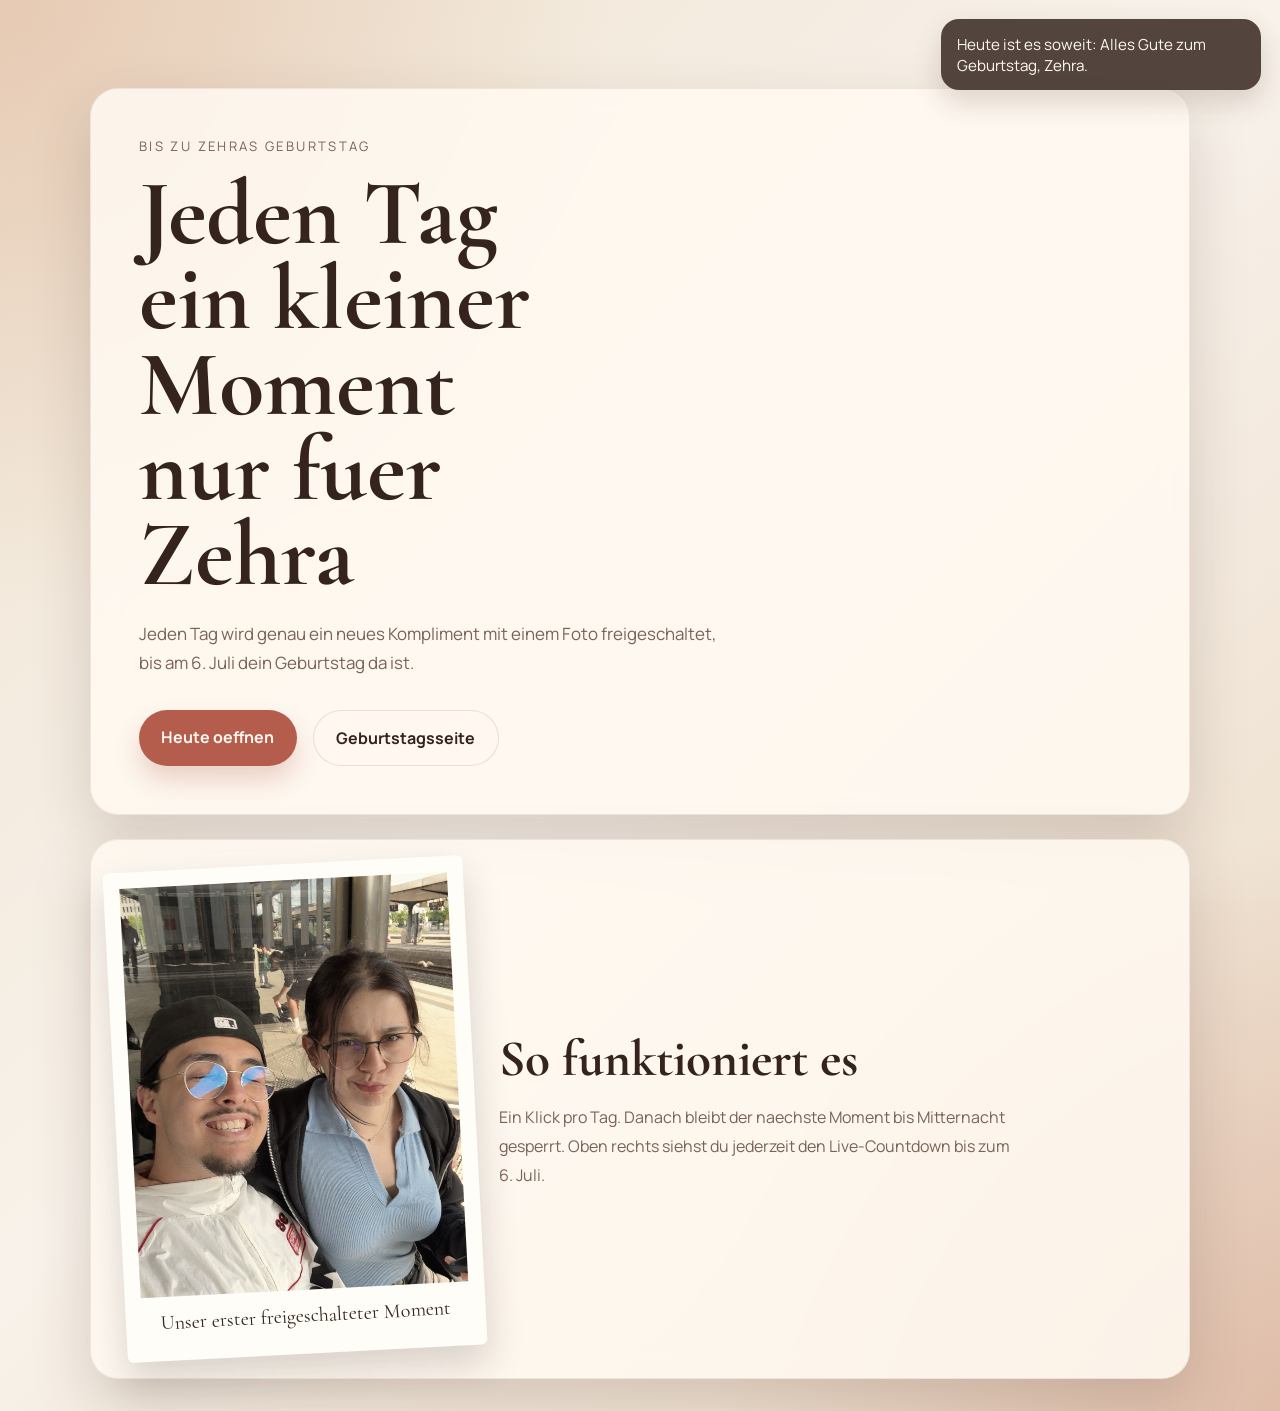
==== index.html @ 86c28840 "Customize birthday site for Zehra" ====
<!DOCTYPE html>
<html lang="de">
<head>
    <meta charset="UTF-8">
    <meta name="viewport" content="width=device-width, initial-scale=1.0">
    <title>Fuer Zehra</title>
    <script src="https://cdnjs.cloudflare.com/ajax/libs/gsap/3.12.2/gsap.min.js"></script>
    <link rel="stylesheet" href="style.css">
</head>
<body>
    <div class="film-grain"></div>
    <div class="countdown-chip" id="countdown-chip">Laedt...</div>

    <main class="page-shell">
        <section class="hero-card">
            <p class="eyebrow">Bis zu Zehras Geburtstag</p>
            <h1>Jeden Tag ein kleiner Moment nur fuer Zehra</h1>
            <p class="hero-copy" id="hero-copy">
                Jeden Tag wird genau ein neues Kompliment mit einem Foto freigeschaltet, bis am 6. Juli dein Geburtstag da ist.
            </p>
            <div class="hero-actions">
                <a class="primary-button" href="cause.html">Heute oeffnen</a>
                <a class="secondary-button" href="last.html">Geburtstagsseite</a>
            </div>
        </section>

        <section class="preview-card">
            <div class="preview-polaroid">
                <img src="zehra-day-1.jpg" alt="Zehra und ich">
                <span>Unser erster freigeschalteter Moment</span>
            </div>
            <div class="preview-note">
                <h2>So funktioniert es</h2>
                <p>Ein Klick pro Tag. Danach bleibt der naechste Moment bis Mitternacht gesperrt. Oben rechts siehst du jederzeit den Live-Countdown bis zum 6. Juli.</p>
            </div>
        </section>
    </main>

    <script src="script.js"></script>
</body>
</html>
---- style.css ----
@import url('https://fonts.googleapis.com/css2?family=Cormorant+Garamond:wght@500;700&family=Manrope:wght@400;500;700&display=swap');

:root {
    --bg: #f6efe4;
    --paper: rgba(255, 250, 242, 0.86);
    --ink: #34241d;
    --muted: #7a6258;
    --accent: #b55d4c;
    --accent-soft: #ddb296;
    --shadow: rgba(71, 45, 32, 0.18);
}

* {
    box-sizing: border-box;
    margin: 0;
    padding: 0;
}

body {
    min-height: 100vh;
    color: var(--ink);
    font-family: 'Manrope', sans-serif;
    background:
        radial-gradient(circle at top left, rgba(222, 178, 150, 0.55), transparent 32%),
        radial-gradient(circle at bottom right, rgba(181, 93, 76, 0.22), transparent 30%),
        linear-gradient(135deg, #efe3d0 0%, #f8f2ea 48%, #ead7c2 100%);
    overflow-x: hidden;
}

.film-grain {
    position: fixed;
    inset: 0;
    pointer-events: none;
    opacity: 0.12;
    background-image:
        linear-gradient(rgba(255, 255, 255, 0.35), rgba(255, 255, 255, 0.35)),
        url("data:image/svg+xml,%3Csvg xmlns='http://www.w3.org/2000/svg' width='160' height='160' viewBox='0 0 160 160'%3E%3Cg fill='%23553b2f' fill-opacity='0.24'%3E%3Ccircle cx='12' cy='18' r='1'/%3E%3Ccircle cx='66' cy='42' r='1'/%3E%3Ccircle cx='120' cy='20' r='1'/%3E%3Ccircle cx='30' cy='102' r='1'/%3E%3Ccircle cx='98' cy='118' r='1'/%3E%3Ccircle cx='142' cy='94' r='1'/%3E%3C/g%3E%3C/svg%3E");
}

.countdown-chip {
    position: fixed;
    top: 1.2rem;
    right: 1.2rem;
    z-index: 5;
    padding: 0.9rem 1rem;
    border-radius: 18px;
    background: rgba(52, 36, 29, 0.84);
    color: #fff8f1;
    box-shadow: 0 12px 28px var(--shadow);
    font-size: 0.95rem;
    max-width: min(320px, calc(100vw - 2.4rem));
}

.page-shell {
    width: min(1100px, calc(100vw - 2rem));
    margin: 0 auto;
    padding: 5.5rem 0 2rem;
}

.hero-card,
.preview-card {
    background: var(--paper);
    backdrop-filter: blur(12px);
    border: 1px solid rgba(122, 98, 88, 0.12);
    border-radius: 28px;
    box-shadow: 0 24px 60px var(--shadow);
}

.hero-card {
    padding: 3rem;
}

.eyebrow {
    text-transform: uppercase;
    letter-spacing: 0.18em;
    color: var(--muted);
    font-size: 0.82rem;
    margin-bottom: 1rem;
}

h1,
h2 {
    font-family: 'Cormorant Garamond', serif;
}

h1 {
    font-size: clamp(3rem, 8vw, 5.8rem);
    line-height: 0.92;
    max-width: 10ch;
}

.hero-copy {
    margin-top: 1.4rem;
    max-width: 60ch;
    font-size: 1.06rem;
    line-height: 1.7;
    color: var(--muted);
}

.hero-actions {
    display: flex;
    flex-wrap: wrap;
    gap: 1rem;
    margin-top: 2rem;
}

.primary-button,
.secondary-button {
    text-decoration: none;
    border-radius: 999px;
    padding: 1rem 1.4rem;
    font-weight: 700;
    transition: transform 0.2s ease, box-shadow 0.2s ease;
}

.primary-button {
    background: var(--accent);
    color: #fff8f1;
    box-shadow: 0 14px 24px rgba(181, 93, 76, 0.25);
}

.secondary-button {
    background: rgba(255, 248, 241, 0.88);
    color: var(--ink);
    border: 1px solid rgba(52, 36, 29, 0.12);
}

.primary-button:hover,
.secondary-button:hover {
    transform: translateY(-2px);
}

.preview-card {
    margin-top: 1.5rem;
    padding: 1.5rem;
    display: grid;
    grid-template-columns: minmax(250px, 360px) 1fr;
    gap: 1.5rem;
    align-items: center;
}

.preview-polaroid {
    background: #fffdf8;
    padding: 1rem 1rem 1.6rem;
    border-radius: 6px;
    box-shadow: 0 18px 36px rgba(52, 36, 29, 0.18);
    transform: rotate(-3deg);
}

.preview-polaroid img {
    width: 100%;
    aspect-ratio: 4 / 5;
    object-fit: cover;
    display: block;
    filter: sepia(0.22) saturate(0.9) contrast(0.96);
}

.preview-polaroid span {
    display: block;
    margin-top: 0.9rem;
    text-align: center;
    font-family: 'Cormorant Garamond', serif;
    font-size: 1.25rem;
}

.preview-note h2 {
    font-size: clamp(2rem, 4vw, 3.2rem);
}

.preview-note p {
    margin-top: 0.8rem;
    color: var(--muted);
    line-height: 1.8;
    max-width: 52ch;
}

@media (max-width: 820px) {
    .page-shell {
        padding-top: 6.5rem;
    }

    .hero-card,
    .preview-card {
        padding: 1.4rem;
    }

    .preview-card {
        grid-template-columns: 1fr;
    }

    h1 {
        max-width: none;
    }
}
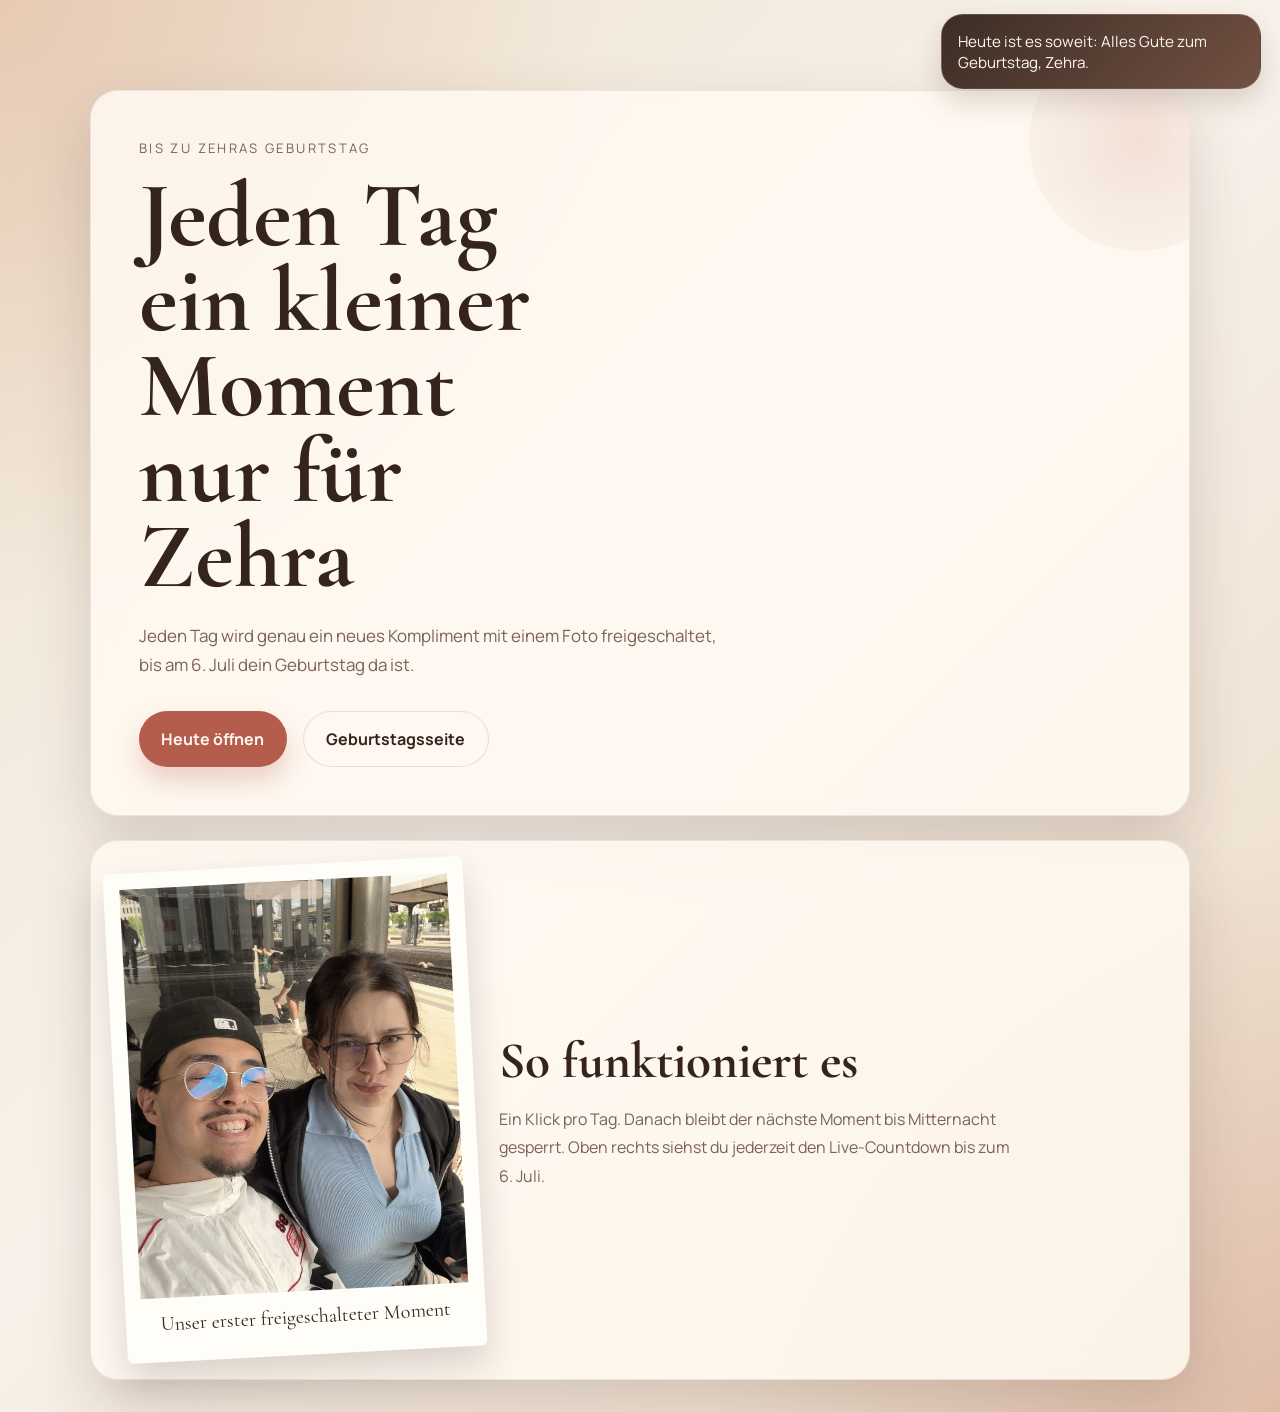
==== commit 8f70743b: "Polish Zehra birthday UI for mobile" ====
--- a/index.html
+++ b/index.html
@@ -3,23 +3,23 @@
 <head>
     <meta charset="UTF-8">
     <meta name="viewport" content="width=device-width, initial-scale=1.0">
-    <title>Fuer Zehra</title>
+    <title>Für Zehra</title>
     <script src="https://cdnjs.cloudflare.com/ajax/libs/gsap/3.12.2/gsap.min.js"></script>
     <link rel="stylesheet" href="style.css">
 </head>
 <body>
     <div class="film-grain"></div>
-    <div class="countdown-chip" id="countdown-chip">Laedt...</div>
+    <div class="countdown-chip" id="countdown-chip">Lädt...</div>
 
     <main class="page-shell">
         <section class="hero-card">
             <p class="eyebrow">Bis zu Zehras Geburtstag</p>
-            <h1>Jeden Tag ein kleiner Moment nur fuer Zehra</h1>
+            <h1>Jeden Tag ein kleiner Moment nur für Zehra</h1>
             <p class="hero-copy" id="hero-copy">
                 Jeden Tag wird genau ein neues Kompliment mit einem Foto freigeschaltet, bis am 6. Juli dein Geburtstag da ist.
             </p>
             <div class="hero-actions">
-                <a class="primary-button" href="cause.html">Heute oeffnen</a>
+                <a class="primary-button" href="cause.html">Heute öffnen</a>
                 <a class="secondary-button" href="last.html">Geburtstagsseite</a>
             </div>
         </section>
@@ -31,7 +31,7 @@
             </div>
             <div class="preview-note">
                 <h2>So funktioniert es</h2>
-                <p>Ein Klick pro Tag. Danach bleibt der naechste Moment bis Mitternacht gesperrt. Oben rechts siehst du jederzeit den Live-Countdown bis zum 6. Juli.</p>
+                <p>Ein Klick pro Tag. Danach bleibt der nächste Moment bis Mitternacht gesperrt. Oben rechts siehst du jederzeit den Live-Countdown bis zum 6. Juli.</p>
             </div>
         </section>
     </main>
--- a/style.css
+++ b/style.css
@@ -18,6 +18,7 @@
 
 body {
     min-height: 100vh;
+    min-height: 100dvh;
     color: var(--ink);
     font-family: 'Manrope', sans-serif;
     background:
@@ -25,6 +26,8 @@
         radial-gradient(circle at bottom right, rgba(181, 93, 76, 0.22), transparent 30%),
         linear-gradient(135deg, #efe3d0 0%, #f8f2ea 48%, #ead7c2 100%);
     overflow-x: hidden;
+    -webkit-font-smoothing: antialiased;
+    text-rendering: optimizeLegibility;
 }
 
 .film-grain {
@@ -39,22 +42,24 @@
 
 .countdown-chip {
     position: fixed;
-    top: 1.2rem;
+    top: calc(env(safe-area-inset-top, 0px) + 0.9rem);
     right: 1.2rem;
     z-index: 5;
-    padding: 0.9rem 1rem;
-    border-radius: 18px;
-    background: rgba(52, 36, 29, 0.84);
+    padding: 0.95rem 1rem;
+    border-radius: 22px;
+    background: linear-gradient(135deg, rgba(52, 36, 29, 0.96), rgba(102, 67, 51, 0.92));
     color: #fff8f1;
     box-shadow: 0 12px 28px var(--shadow);
     font-size: 0.95rem;
     max-width: min(320px, calc(100vw - 2.4rem));
+    border: 1px solid rgba(255, 248, 241, 0.12);
+    backdrop-filter: blur(14px);
 }
 
 .page-shell {
     width: min(1100px, calc(100vw - 2rem));
     margin: 0 auto;
-    padding: 5.5rem 0 2rem;
+    padding: calc(env(safe-area-inset-top, 0px) + 5.6rem) 0 calc(env(safe-area-inset-bottom, 0px) + 2rem);
 }
 
 .hero-card,
@@ -68,6 +73,20 @@
 
 .hero-card {
     padding: 3rem;
+    position: relative;
+    overflow: hidden;
+}
+
+.hero-card::after {
+    content: "";
+    position: absolute;
+    right: -60px;
+    top: -60px;
+    width: 220px;
+    height: 220px;
+    border-radius: 50%;
+    background: radial-gradient(circle, rgba(181, 93, 76, 0.16), rgba(181, 93, 76, 0));
+    pointer-events: none;
 }
 
 .eyebrow {
@@ -111,6 +130,11 @@
     padding: 1rem 1.4rem;
     font-weight: 700;
     transition: transform 0.2s ease, box-shadow 0.2s ease;
+    min-height: 52px;
+    display: inline-flex;
+    align-items: center;
+    justify-content: center;
+    touch-action: manipulation;
 }
 
 .primary-button {
@@ -145,6 +169,19 @@
     border-radius: 6px;
     box-shadow: 0 18px 36px rgba(52, 36, 29, 0.18);
     transform: rotate(-3deg);
+    position: relative;
+}
+
+.preview-polaroid::after {
+    content: "";
+    position: absolute;
+    top: 16px;
+    left: 50%;
+    width: 78px;
+    height: 18px;
+    transform: translateX(-50%) rotate(2deg);
+    background: rgba(227, 206, 185, 0.72);
+    border-radius: 4px;
 }
 
 .preview-polaroid img {
@@ -176,7 +213,8 @@
 
 @media (max-width: 820px) {
     .page-shell {
-        padding-top: 6.5rem;
+        width: min(100vw - 1rem, 100%);
+        padding-top: calc(env(safe-area-inset-top, 0px) + 6.1rem);
     }
 
     .hero-card,
@@ -191,4 +229,27 @@
     h1 {
         max-width: none;
     }
-}
+
+    .countdown-chip {
+        left: 0.5rem;
+        right: 0.5rem;
+        max-width: none;
+    }
+}
+
+@media (max-width: 420px) {
+    h1 {
+        font-size: clamp(2.7rem, 12vw, 3.6rem);
+    }
+
+    .hero-copy,
+    .preview-note p {
+        font-size: 0.98rem;
+        line-height: 1.65;
+    }
+
+    .primary-button,
+    .secondary-button {
+        width: 100%;
+    }
+}
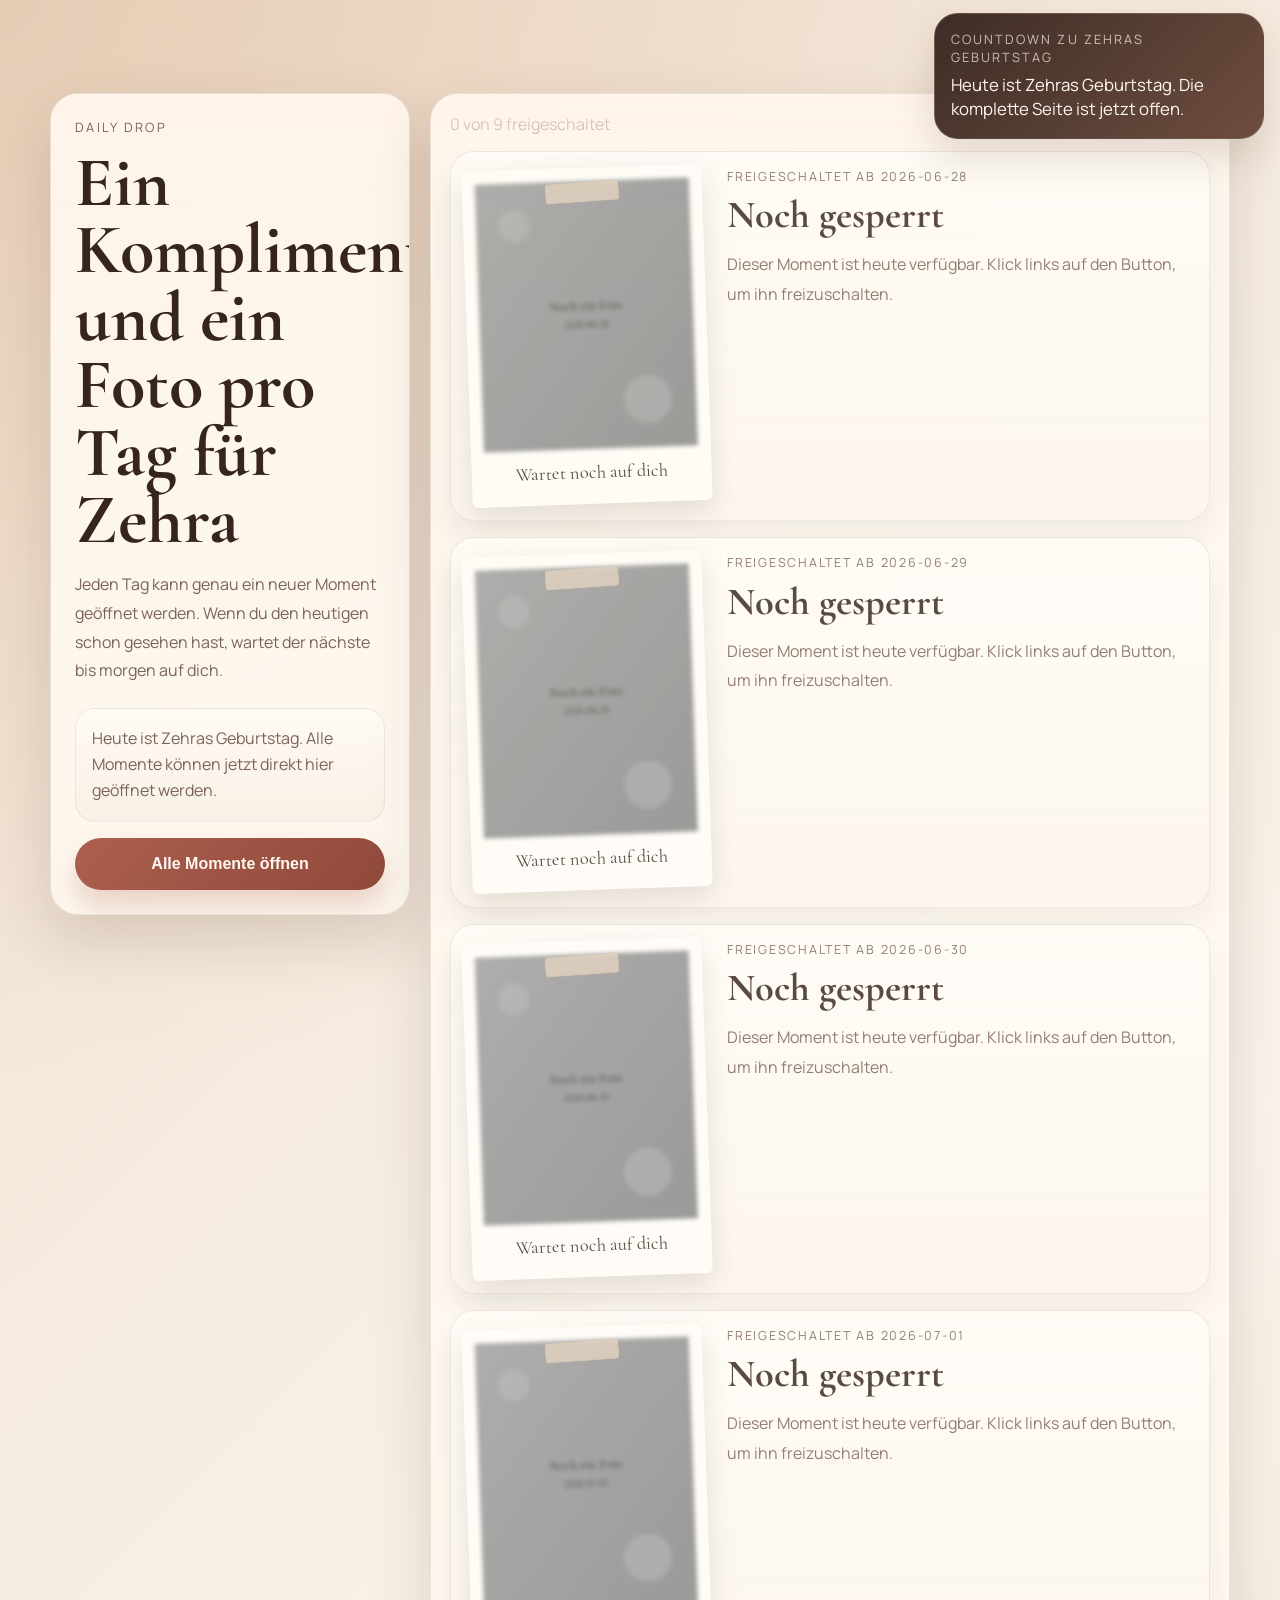
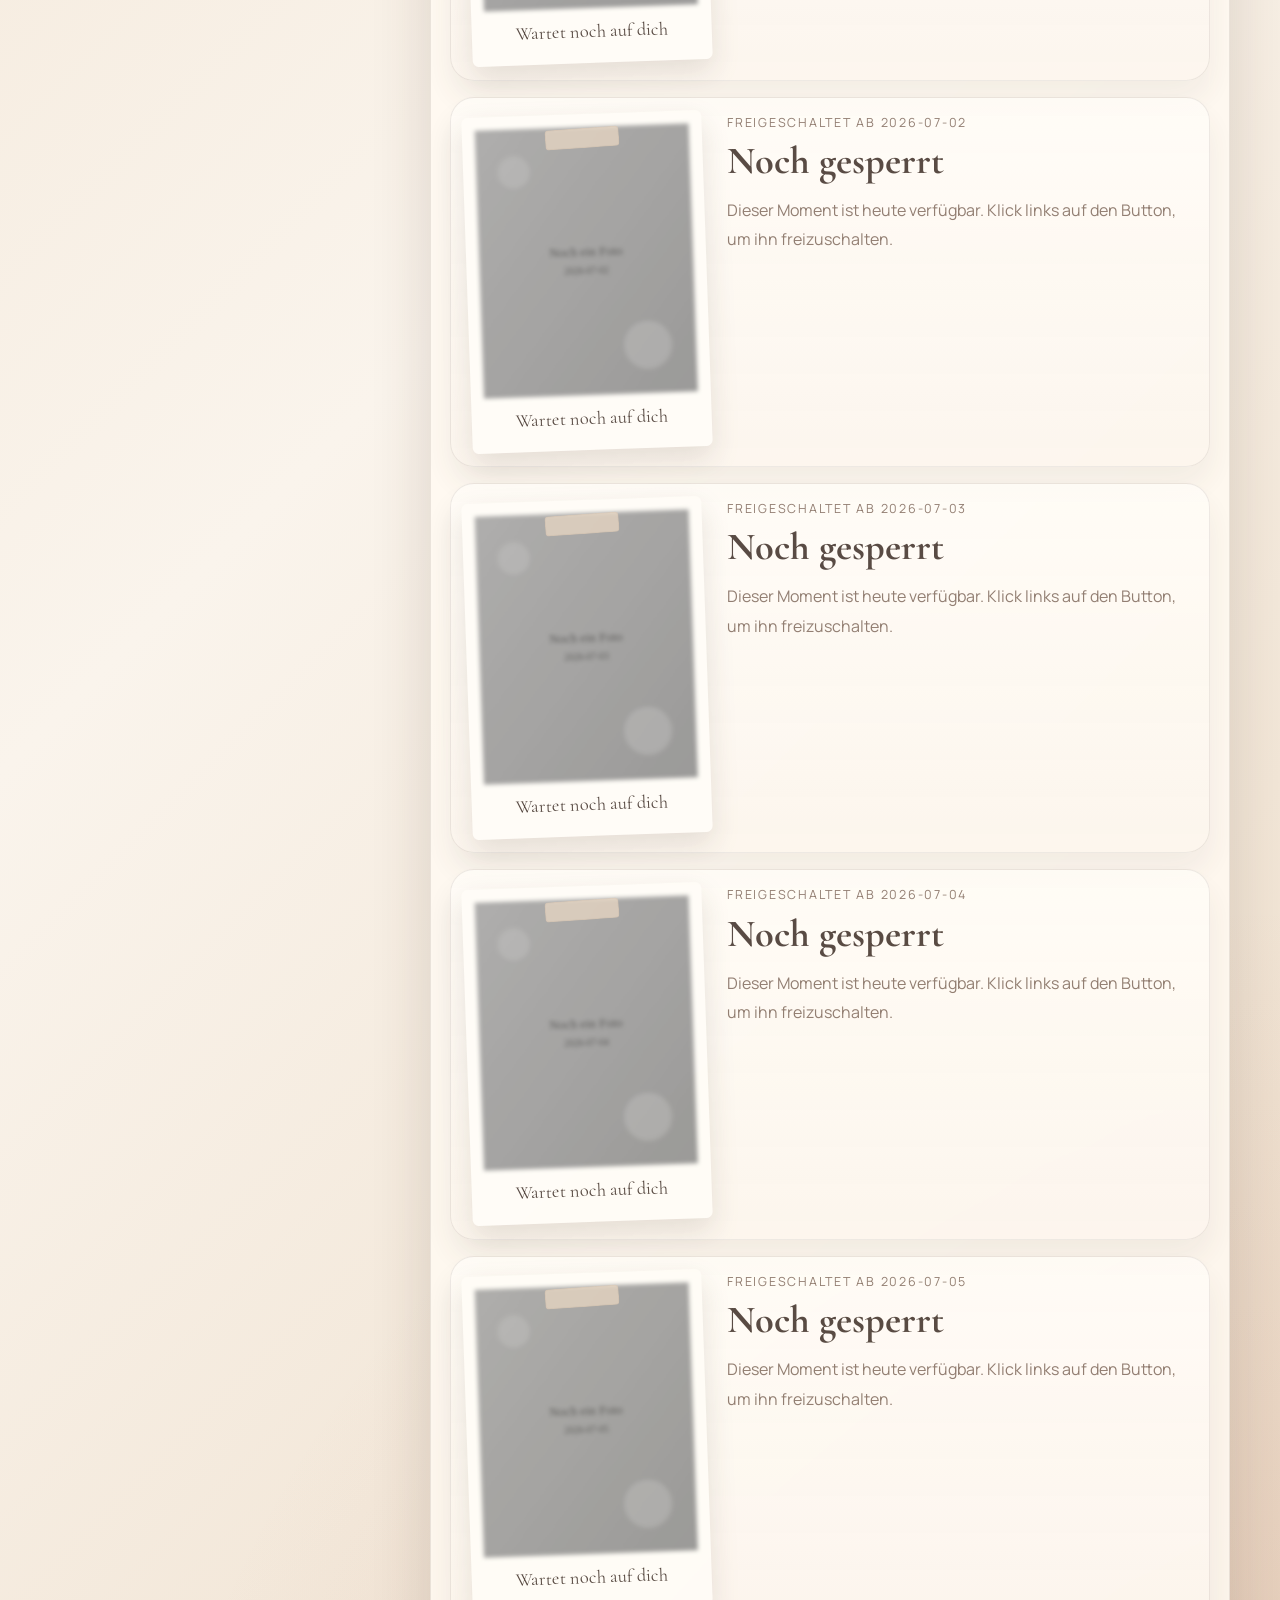
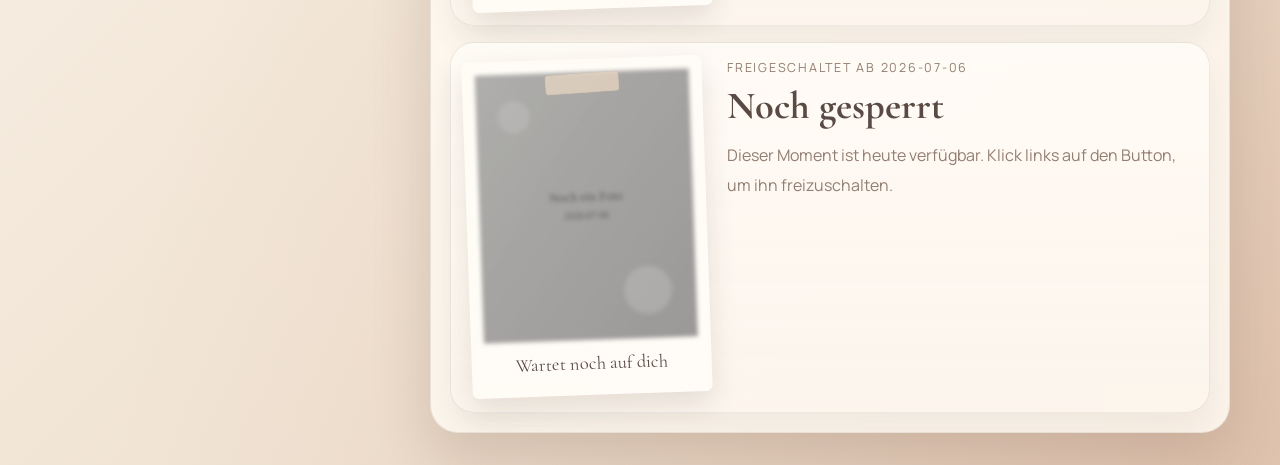
==== commit 1be363d9: "Simplify to single countdown page" ====
--- a/index.html
+++ b/index.html
@@ -2,40 +2,13 @@
 <html lang="de">
 <head>
     <meta charset="UTF-8">
+    <meta http-equiv="refresh" content="0; url=cause.html">
     <meta name="viewport" content="width=device-width, initial-scale=1.0">
-    <title>Für Zehra</title>
-    <script src="https://cdnjs.cloudflare.com/ajax/libs/gsap/3.12.2/gsap.min.js"></script>
-    <link rel="stylesheet" href="style.css">
+    <title>Zehra Countdown</title>
+    <script>
+        window.location.replace("cause.html");
+    </script>
 </head>
 <body>
-    <div class="film-grain"></div>
-    <div class="countdown-chip" id="countdown-chip">Lädt...</div>
-
-    <main class="page-shell">
-        <section class="hero-card">
-            <p class="eyebrow">Bis zu Zehras Geburtstag</p>
-            <h1>Jeden Tag ein kleiner Moment nur für Zehra</h1>
-            <p class="hero-copy" id="hero-copy">
-                Jeden Tag wird genau ein neues Kompliment mit einem Foto freigeschaltet, bis am 6. Juli dein Geburtstag da ist.
-            </p>
-            <div class="hero-actions">
-                <a class="primary-button" href="cause.html">Heute öffnen</a>
-                <a class="secondary-button" href="last.html">Geburtstagsseite</a>
-            </div>
-        </section>
-
-        <section class="preview-card">
-            <div class="preview-polaroid">
-                <img src="zehra-day-1.jpg" alt="Zehra und ich">
-                <span>Unser erster freigeschalteter Moment</span>
-            </div>
-            <div class="preview-note">
-                <h2>So funktioniert es</h2>
-                <p>Ein Klick pro Tag. Danach bleibt der nächste Moment bis Mitternacht gesperrt. Oben rechts siehst du jederzeit den Live-Countdown bis zum 6. Juli.</p>
-            </div>
-        </section>
-    </main>
-
-    <script src="script.js"></script>
 </body>
 </html>
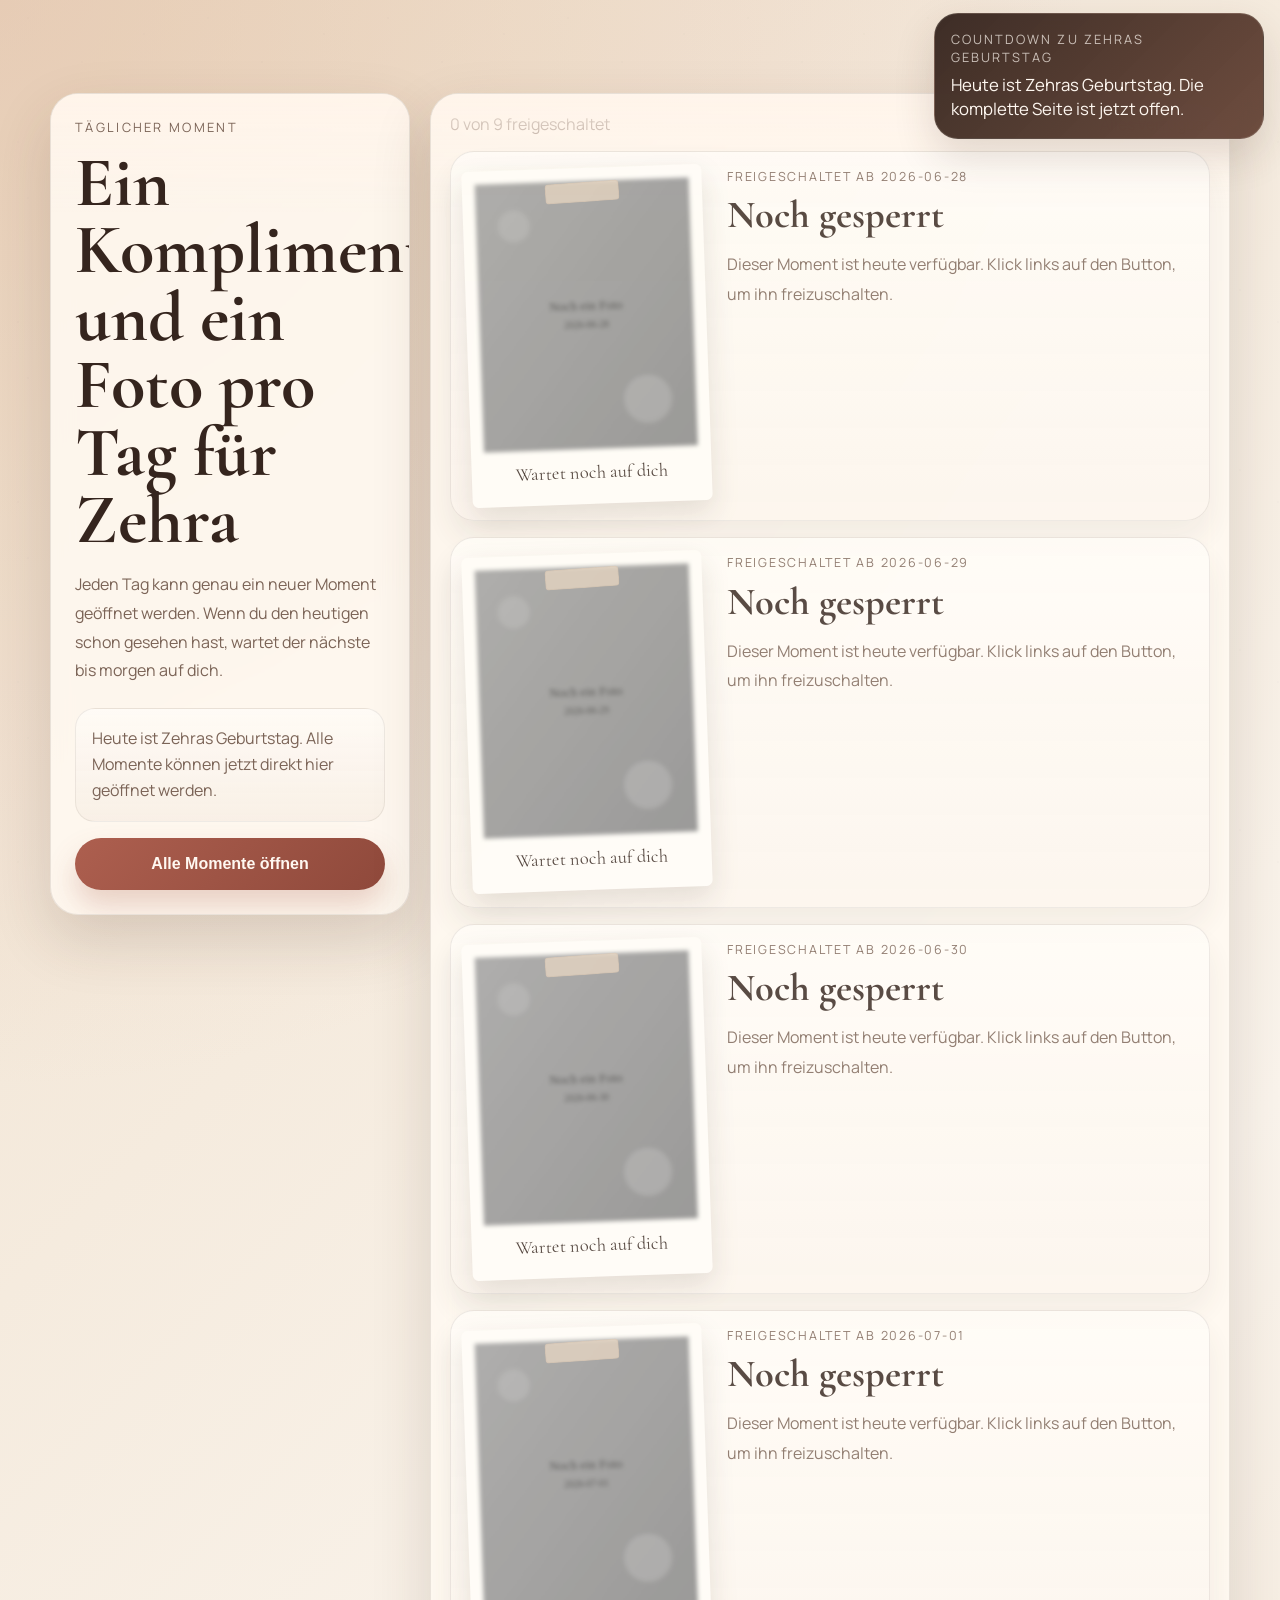
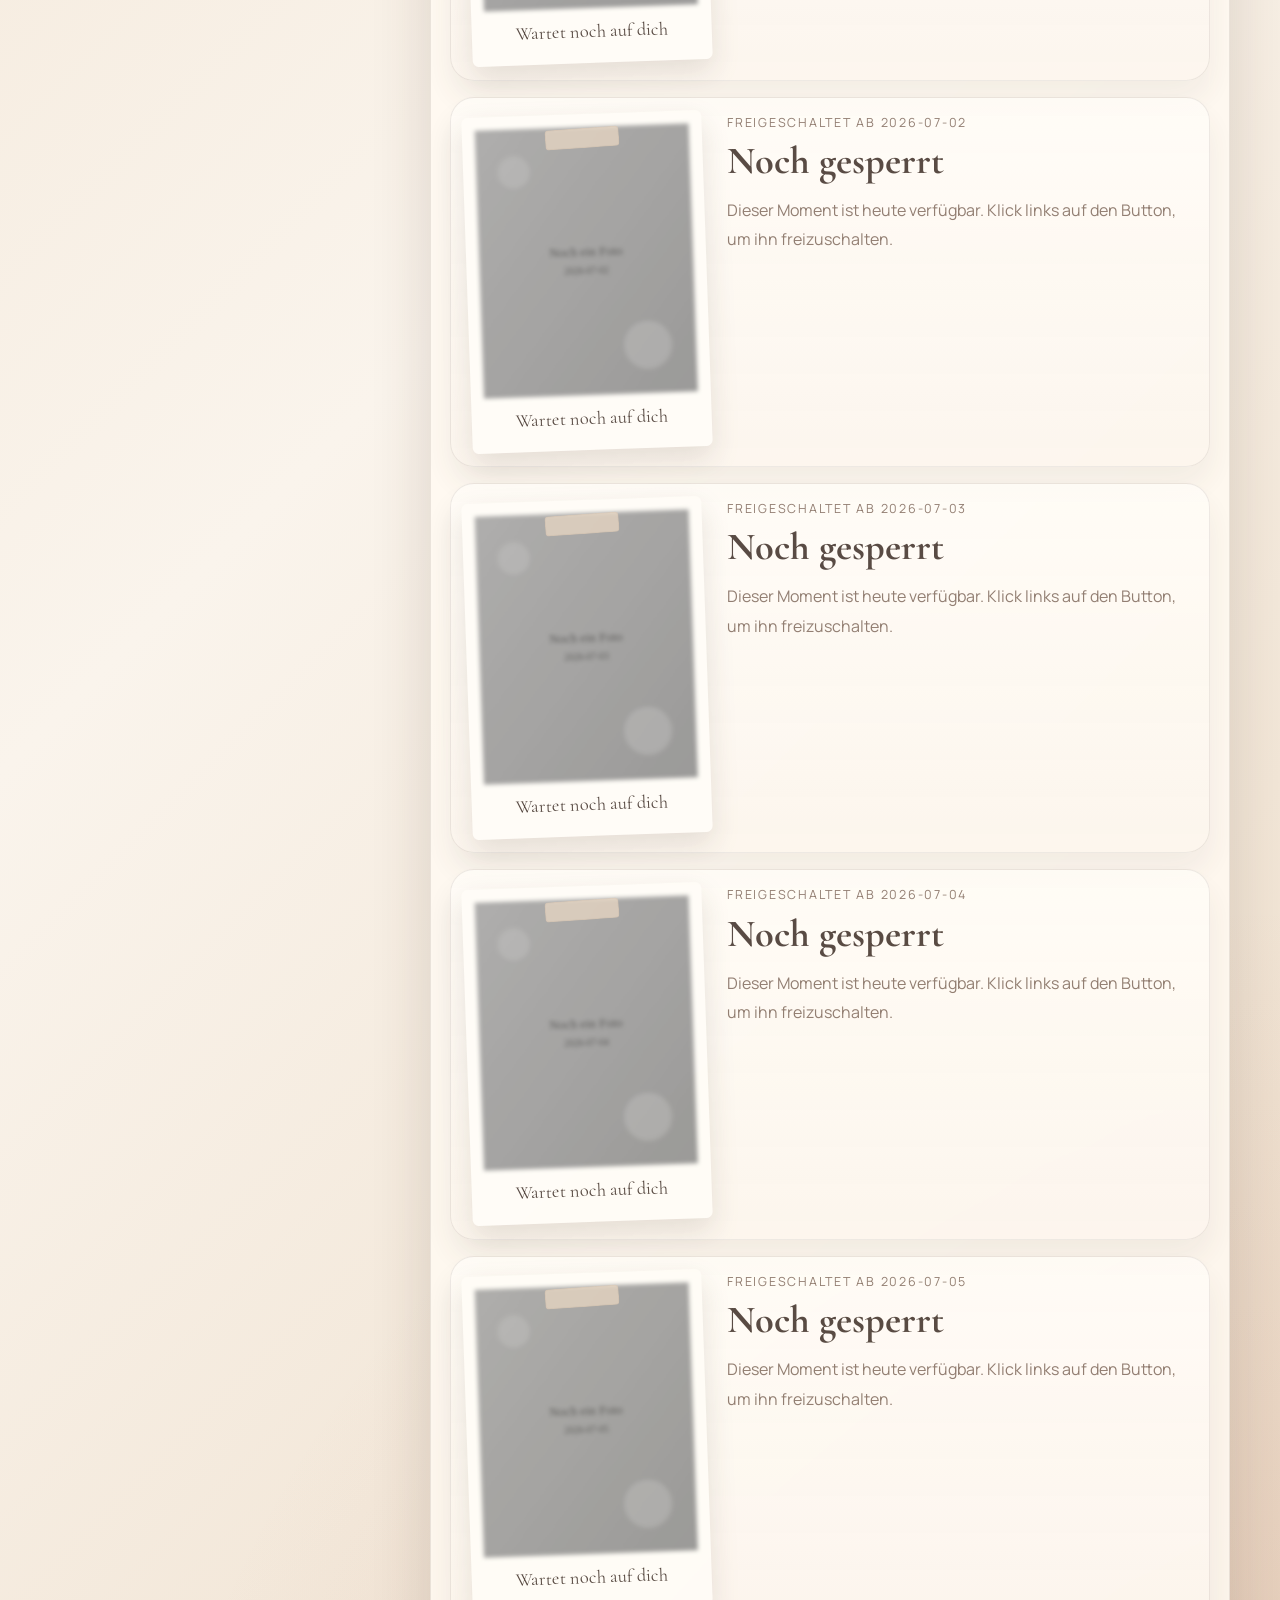
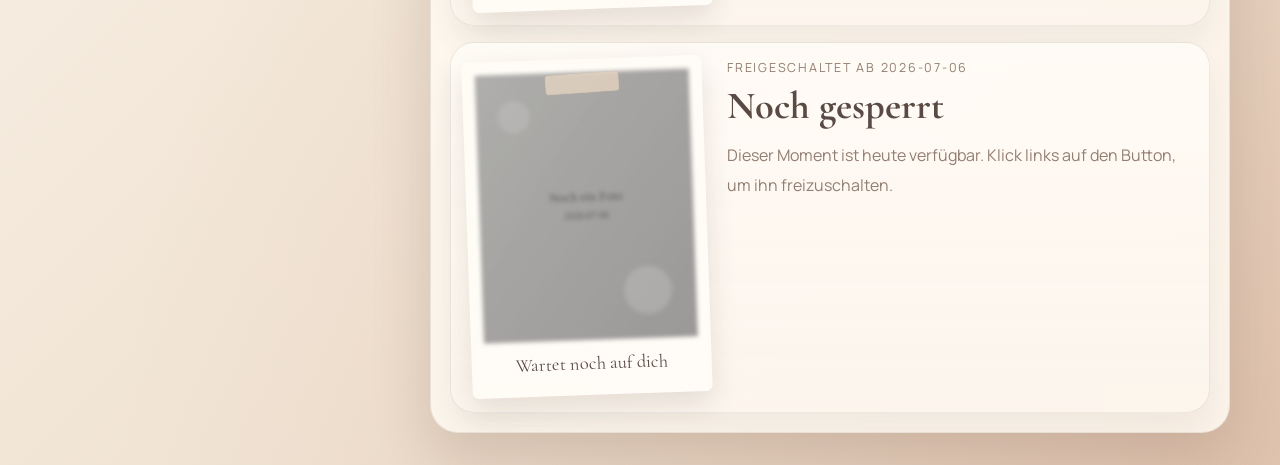
==== commit 4a936356: "Use umlaut label on countdown page" ====
--- a/index.html
+++ b/index.html
@@ -2,13 +2,52 @@
 <html lang="de">
 <head>
     <meta charset="UTF-8">
-    <meta http-equiv="refresh" content="0; url=cause.html">
     <meta name="viewport" content="width=device-width, initial-scale=1.0">
     <title>Zehra Countdown</title>
-    <script>
-        window.location.replace("cause.html");
-    </script>
+    <script src="https://cdnjs.cloudflare.com/ajax/libs/gsap/3.12.2/gsap.min.js"></script>
+    <link rel="stylesheet" href="cause.css">
 </head>
 <body>
+    <div class="film-grain"></div>
+    <div class="countdown-panel">
+        <div class="countdown-title">Countdown zu Zehras Geburtstag</div>
+        <div class="countdown-value" id="countdown-value">Lädt...</div>
+    </div>
+
+    <main class="layout">
+        <section class="intro-card">
+            <p class="label">Täglicher Moment</p>
+            <h1>Ein Kompliment und ein Foto pro Tag für Zehra</h1>
+            <p class="intro-copy">
+                Jeden Tag kann genau ein neuer Moment geöffnet werden. Wenn du den heutigen schon gesehen hast, wartet der nächste bis morgen auf dich.
+            </p>
+            <div class="status-card" id="status-card"></div>
+            <button class="unlock-button" id="unlock-button">Heutigen Moment öffnen</button>
+        </section>
+
+        <section class="content-card">
+            <div class="progress-row">
+                <span id="progress-label">0 von 9 freigeschaltet</span>
+                <span id="today-label">Heute verfügbar</span>
+            </div>
+            <div id="moments-grid" class="moments-grid"></div>
+        </section>
+    </main>
+
+    <template id="moment-template">
+        <article class="moment-card">
+            <div class="photo-frame">
+                <img class="moment-image" alt="">
+                <span class="photo-caption"></span>
+            </div>
+            <div class="moment-meta">
+                <p class="moment-day"></p>
+                <h2 class="moment-title"></h2>
+                <p class="moment-text"></p>
+            </div>
+        </article>
+    </template>
+
+    <script src="cause.js"></script>
 </body>
 </html>
--- a/cause.css
+++ b/cause.css
@@ -0,0 +1,369 @@
+@import url('https://fonts.googleapis.com/css2?family=Cormorant+Garamond:wght@500;700&family=Manrope:wght@400;500;700&display=swap');
+
+:root {
+    --bg: #f5ecdf;
+    --paper: rgba(255, 250, 242, 0.88);
+    --ink: #35251e;
+    --muted: #7b6457;
+    --accent: #ad5f4f;
+    --accent-deep: #8f493b;
+    --line: rgba(53, 37, 30, 0.1);
+    --shadow: rgba(67, 45, 34, 0.16);
+}
+
+* {
+    box-sizing: border-box;
+    margin: 0;
+    padding: 0;
+}
+
+body {
+    min-height: 100vh;
+    min-height: 100dvh;
+    color: var(--ink);
+    font-family: 'Manrope', sans-serif;
+    background:
+        radial-gradient(circle at top left, rgba(221, 180, 151, 0.48), transparent 28%),
+        radial-gradient(circle at bottom right, rgba(173, 95, 79, 0.18), transparent 30%),
+        linear-gradient(135deg, #efe0cd 0%, #faf4ec 48%, #ead8c2 100%);
+    -webkit-font-smoothing: antialiased;
+    text-rendering: optimizeLegibility;
+}
+
+.film-grain {
+    position: fixed;
+    inset: 0;
+    pointer-events: none;
+    opacity: 0.1;
+    background-image:
+        linear-gradient(rgba(255, 255, 255, 0.28), rgba(255, 255, 255, 0.28)),
+        url("data:image/svg+xml,%3Csvg xmlns='http://www.w3.org/2000/svg' width='180' height='180' viewBox='0 0 180 180'%3E%3Cg fill='%23554034' fill-opacity='0.26'%3E%3Ccircle cx='28' cy='18' r='1'/%3E%3Ccircle cx='82' cy='62' r='1'/%3E%3Ccircle cx='144' cy='34' r='1'/%3E%3Ccircle cx='18' cy='142' r='1'/%3E%3Ccircle cx='124' cy='152' r='1'/%3E%3Ccircle cx='160' cy='110' r='1'/%3E%3C/g%3E%3C/svg%3E");
+}
+
+.countdown-panel {
+    position: fixed;
+    top: calc(env(safe-area-inset-top, 0px) + 0.8rem);
+    right: 1rem;
+    z-index: 5;
+    width: min(330px, calc(100vw - 2rem));
+    padding: 1rem 1rem 1.05rem;
+    border-radius: 24px;
+    background:
+        linear-gradient(135deg, rgba(53, 37, 30, 0.96), rgba(98, 63, 49, 0.92));
+    color: #fff8f1;
+    box-shadow: 0 16px 40px var(--shadow);
+    border: 1px solid rgba(255, 248, 241, 0.12);
+    backdrop-filter: blur(14px);
+}
+
+.countdown-title {
+    font-size: 0.8rem;
+    text-transform: uppercase;
+    letter-spacing: 0.16em;
+    opacity: 0.7;
+}
+
+.countdown-value {
+    margin-top: 0.45rem;
+    font-size: 1.05rem;
+    line-height: 1.45;
+}
+
+.layout {
+    width: min(1180px, calc(100vw - 2rem));
+    margin: 0 auto;
+    padding: calc(env(safe-area-inset-top, 0px) + 5.8rem) 0 calc(env(safe-area-inset-bottom, 0px) + 2rem);
+    display: grid;
+    grid-template-columns: minmax(280px, 360px) 1fr;
+    gap: 1.25rem;
+    align-items: start;
+}
+
+.intro-card,
+.content-card {
+    background: var(--paper);
+    border: 1px solid var(--line);
+    border-radius: 28px;
+    box-shadow: 0 24px 60px var(--shadow);
+    backdrop-filter: blur(12px);
+    overflow: hidden;
+}
+
+.intro-card {
+    position: sticky;
+    top: 5.8rem;
+    padding: 1.5rem;
+    isolation: isolate;
+}
+
+.intro-card::before,
+.content-card::before {
+    content: "";
+    position: absolute;
+    inset: 0 0 auto 0;
+    height: 120px;
+    background: linear-gradient(180deg, rgba(255, 244, 234, 0.92), rgba(255, 244, 234, 0));
+    pointer-events: none;
+}
+
+.intro-card::before {
+    z-index: -1;
+}
+
+.label {
+    text-transform: uppercase;
+    letter-spacing: 0.18em;
+    font-size: 0.8rem;
+    color: var(--muted);
+}
+
+h1,
+h2 {
+    font-family: 'Cormorant Garamond', serif;
+}
+
+h1 {
+    margin-top: 0.8rem;
+    font-size: clamp(2.6rem, 6vw, 4.4rem);
+    line-height: 0.96;
+}
+
+.intro-copy {
+    margin-top: 1rem;
+    line-height: 1.8;
+    color: var(--muted);
+}
+
+.status-card {
+    margin-top: 1.4rem;
+    padding: 1rem 1rem 1.05rem;
+    border-radius: 20px;
+    background:
+        linear-gradient(180deg, rgba(255, 251, 246, 0.96), rgba(248, 239, 229, 0.92));
+    border: 1px solid rgba(53, 37, 30, 0.08);
+    min-height: 88px;
+    line-height: 1.65;
+    color: var(--muted);
+}
+
+.unlock-button {
+    width: 100%;
+    display: inline-flex;
+    align-items: center;
+    justify-content: center;
+    margin-top: 1rem;
+    border-radius: 999px;
+    padding: 1rem 1.2rem;
+    font-weight: 700;
+    font-size: 1rem;
+    min-height: 52px;
+    transition: transform 180ms ease, box-shadow 180ms ease, background-color 180ms ease;
+    touch-action: manipulation;
+}
+
+.unlock-button {
+    border: none;
+    background: linear-gradient(135deg, var(--accent), var(--accent-deep));
+    color: #fff8f1;
+    box-shadow: 0 16px 28px rgba(173, 95, 79, 0.26);
+    cursor: pointer;
+}
+
+.unlock-button:disabled {
+    opacity: 0.55;
+    cursor: not-allowed;
+    box-shadow: none;
+}
+
+.unlock-button:not(:disabled):active,
+.unlock-button:active {
+    transform: scale(0.985);
+}
+
+.content-card {
+    padding: 1.2rem;
+    position: relative;
+}
+
+.progress-row {
+    display: flex;
+    justify-content: space-between;
+    gap: 1rem;
+    flex-wrap: wrap;
+    margin-bottom: 1rem;
+    color: var(--muted);
+}
+
+.moments-grid {
+    display: grid;
+    gap: 1rem;
+}
+
+.moment-card {
+    display: grid;
+    grid-template-columns: minmax(180px, 240px) 1fr;
+    gap: 1.25rem;
+    padding: 1rem;
+    border-radius: 24px;
+    border: 1px solid var(--line);
+    background:
+        linear-gradient(180deg, rgba(255, 252, 247, 0.98), rgba(252, 245, 237, 0.94));
+    box-shadow: 0 18px 34px rgba(67, 45, 34, 0.08);
+}
+
+.moment-card.locked {
+    opacity: 0.82;
+}
+
+.moment-card.locked .moment-image {
+    filter: grayscale(1) blur(2px) brightness(0.72);
+}
+
+.photo-frame {
+    background: #fffdf8;
+    padding: 0.8rem 0.8rem 1.35rem;
+    border-radius: 6px;
+    box-shadow: 0 12px 28px rgba(53, 37, 30, 0.15);
+    transform: rotate(-2deg);
+    position: relative;
+}
+
+.photo-frame::after {
+    content: "";
+    position: absolute;
+    top: 14px;
+    left: 50%;
+    width: 72px;
+    height: 18px;
+    transform: translateX(-50%) rotate(-2deg);
+    background: rgba(230, 209, 186, 0.72);
+    border: 1px solid rgba(151, 119, 90, 0.12);
+    border-radius: 4px;
+}
+
+.moment-image {
+    width: 100%;
+    aspect-ratio: 4 / 5;
+    object-fit: cover;
+    display: block;
+    background: linear-gradient(135deg, #f0e4d4, #dbc7b3);
+    filter: sepia(0.28) saturate(0.88) contrast(0.95);
+}
+
+.photo-caption {
+    display: block;
+    margin-top: 0.75rem;
+    text-align: center;
+    font-family: 'Cormorant Garamond', serif;
+    font-size: 1.15rem;
+}
+
+.moment-day {
+    text-transform: uppercase;
+    letter-spacing: 0.14em;
+    font-size: 0.78rem;
+    color: var(--muted);
+}
+
+.moment-title {
+    margin-top: 0.45rem;
+    font-size: clamp(1.8rem, 3vw, 2.5rem);
+}
+
+.moment-text {
+    margin-top: 0.75rem;
+    line-height: 1.85;
+    color: var(--muted);
+}
+
+@media (max-width: 940px) {
+    .layout {
+        grid-template-columns: 1fr;
+    }
+
+    .intro-card {
+        position: static;
+    }
+}
+
+@media (max-width: 700px) {
+    .layout {
+        width: min(100vw - 1rem, 100%);
+        padding-top: calc(env(safe-area-inset-top, 0px) + 5.7rem);
+        gap: 0.9rem;
+    }
+
+    .moment-card {
+        grid-template-columns: 1fr;
+    }
+
+    .content-card,
+    .intro-card {
+        padding: 1rem;
+        border-radius: 24px;
+    }
+
+    .countdown-panel {
+        left: 0.5rem;
+        right: 0.5rem;
+        width: auto;
+        padding: 0.85rem 0.95rem;
+        border-radius: 20px;
+    }
+
+    .countdown-title {
+        font-size: 0.72rem;
+        letter-spacing: 0.12em;
+    }
+
+    .countdown-value {
+        font-size: 0.96rem;
+        line-height: 1.35;
+    }
+
+    h1 {
+        font-size: clamp(2.35rem, 10vw, 3.4rem);
+        line-height: 0.98;
+    }
+
+    .intro-copy,
+    .moment-text,
+    .status-card {
+        font-size: 0.98rem;
+        line-height: 1.7;
+    }
+
+    .progress-row {
+        font-size: 0.92rem;
+    }
+
+    .photo-frame {
+        transform: rotate(-1deg);
+    }
+
+    .moment-day {
+        font-size: 0.74rem;
+    }
+
+    .moment-title {
+        font-size: 2rem;
+    }
+}
+
+@media (max-width: 420px) {
+    .layout {
+        width: calc(100vw - 0.75rem);
+    }
+
+    .content-card,
+    .intro-card,
+    .moment-card {
+        border-radius: 20px;
+    }
+
+    .unlock-button,
+    .unlock-button {
+        font-size: 0.98rem;
+        min-height: 50px;
+    }
+}
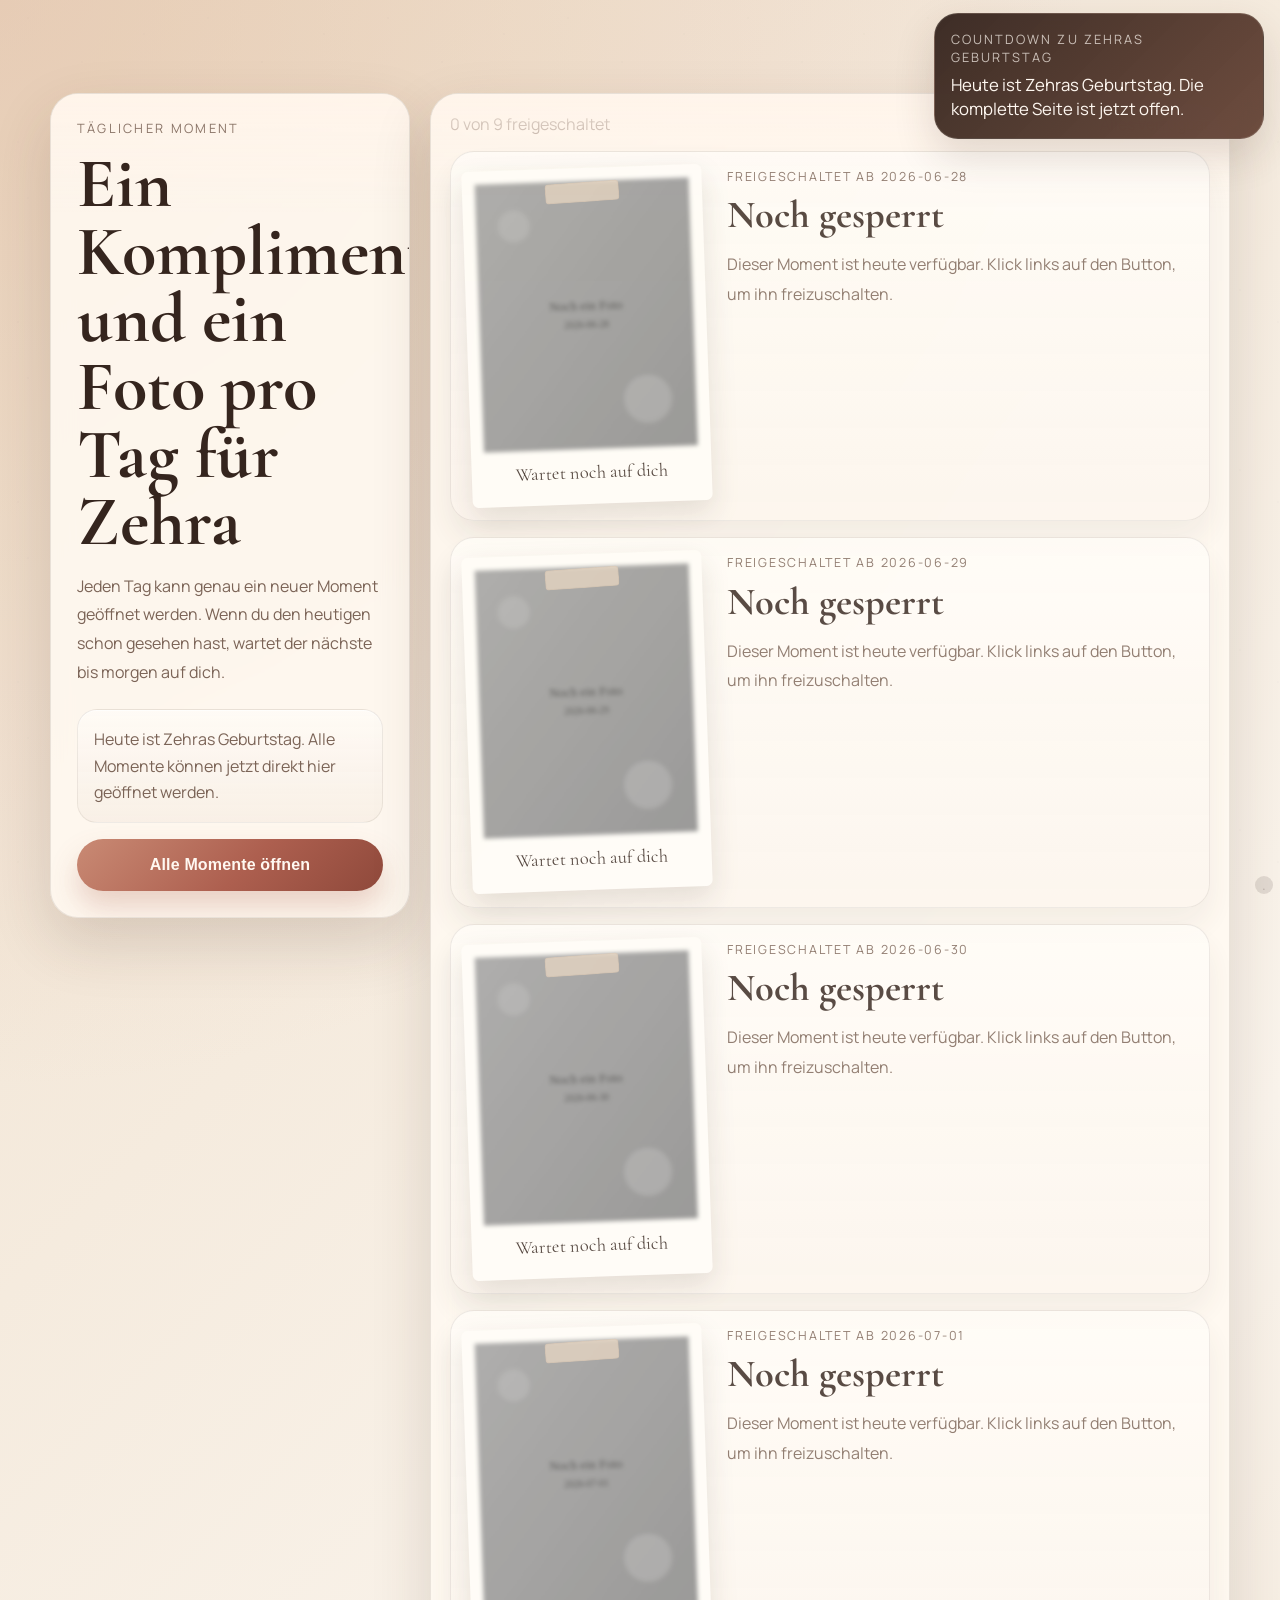
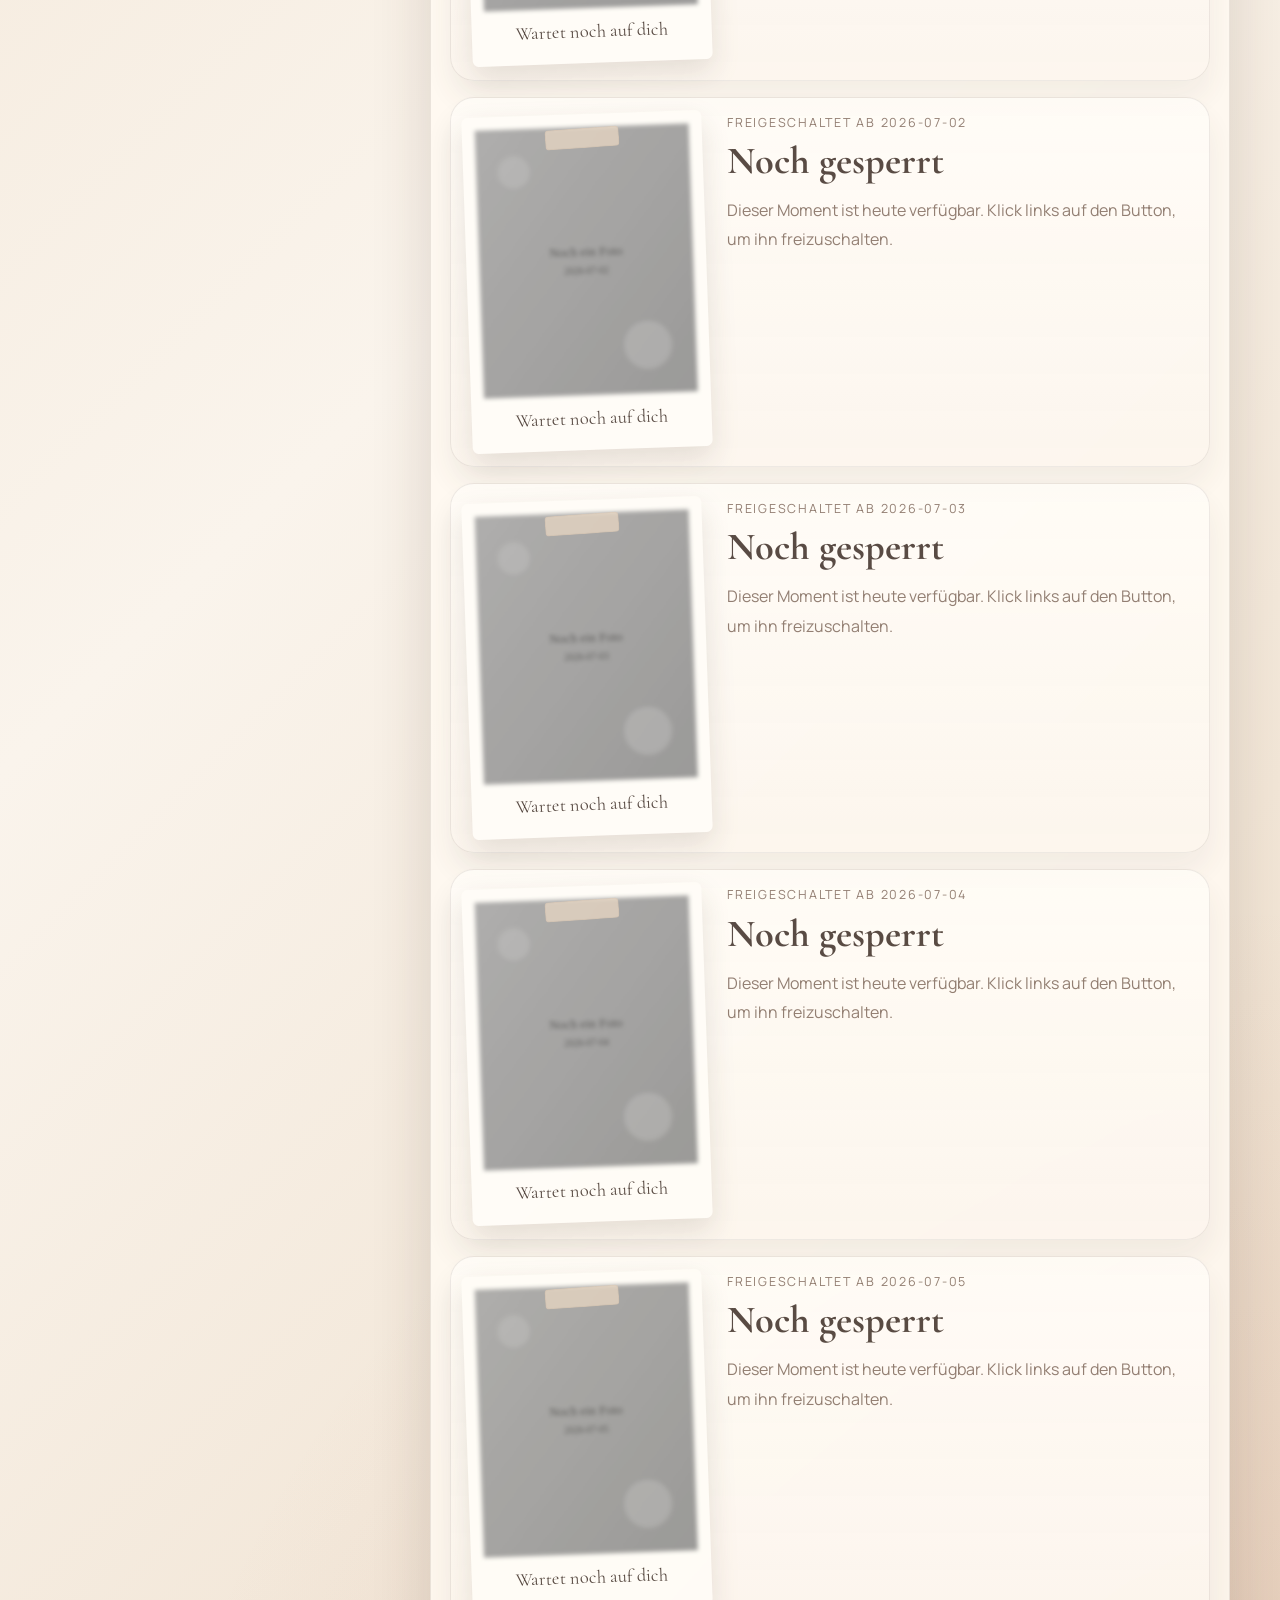
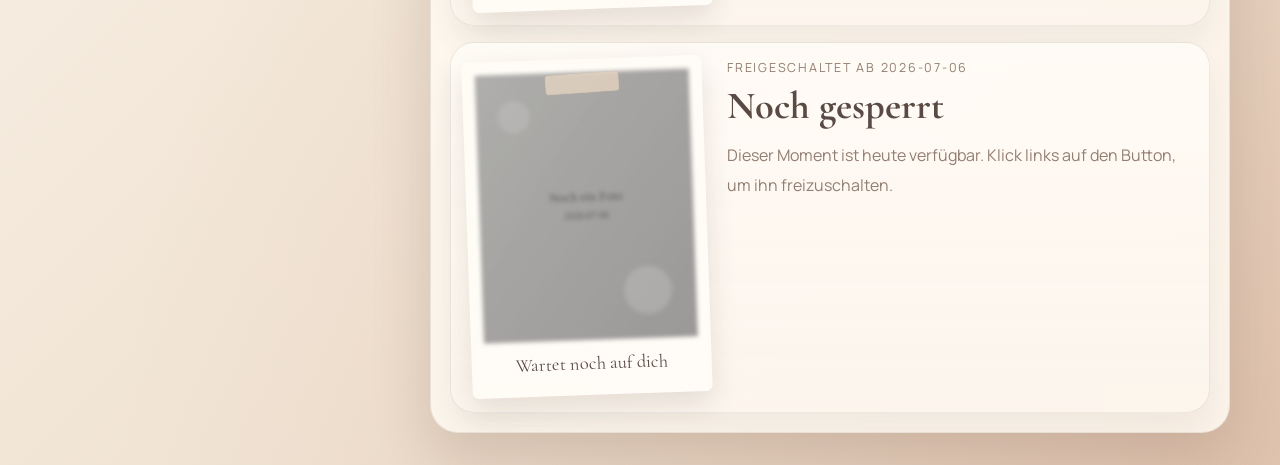
==== commit 61ba30b4: "Add admin preview mode" ====
--- a/index.html
+++ b/index.html
@@ -13,6 +13,8 @@
         <div class="countdown-title">Countdown zu Zehras Geburtstag</div>
         <div class="countdown-value" id="countdown-value">Lädt...</div>
     </div>
+    <div class="admin-badge hidden" id="admin-badge">Admin-Modus aktiv</div>
+    <button class="admin-trigger" id="admin-trigger" type="button" aria-label="Admin-Modus öffnen">.</button>
 
     <main class="layout">
         <section class="intro-card">
@@ -48,6 +50,19 @@
         </article>
     </template>
 
+    <dialog class="admin-dialog" id="admin-dialog">
+        <form class="admin-form" id="admin-form" method="dialog">
+            <p class="admin-title">Admin-Modus</p>
+            <p class="admin-copy">Passwort eingeben, um alle Tage sofort zu sehen.</p>
+            <input class="admin-input" id="admin-password" type="password" placeholder="Passwort" autocomplete="off">
+            <p class="admin-error hidden" id="admin-error">Falsches Passwort.</p>
+            <div class="admin-actions">
+                <button class="admin-button admin-button-secondary" id="admin-close" type="button">Schließen</button>
+                <button class="admin-button" type="submit">Öffnen</button>
+            </div>
+        </form>
+    </dialog>
+
     <script src="cause.js"></script>
 </body>
 </html>
--- a/cause.css
+++ b/cause.css
@@ -7,6 +7,7 @@
     --muted: #7b6457;
     --accent: #ad5f4f;
     --accent-deep: #8f493b;
+    --accent-soft: #d7a998;
     --line: rgba(53, 37, 30, 0.1);
     --shadow: rgba(67, 45, 34, 0.16);
 }
@@ -56,6 +57,110 @@
     backdrop-filter: blur(14px);
 }
 
+.admin-badge {
+    position: fixed;
+    top: calc(env(safe-area-inset-top, 0px) + 4.7rem);
+    right: 1rem;
+    z-index: 6;
+    padding: 0.45rem 0.75rem;
+    border-radius: 999px;
+    background: rgba(201, 138, 116, 0.94);
+    color: #fff8f1;
+    font-size: 0.78rem;
+    box-shadow: 0 12px 24px rgba(67, 45, 34, 0.14);
+}
+
+.admin-trigger {
+    position: fixed;
+    right: 0.45rem;
+    bottom: calc(env(safe-area-inset-bottom, 0px) + 0.35rem);
+    z-index: 7;
+    width: 18px;
+    height: 18px;
+    border: none;
+    border-radius: 999px;
+    background: rgba(53, 37, 30, 0.12);
+    color: rgba(53, 37, 30, 0.2);
+    cursor: pointer;
+}
+
+.admin-dialog {
+    margin: auto;
+    width: min(360px, calc(100vw - 1.5rem));
+    border: none;
+    padding: 0;
+    background: transparent;
+}
+
+.admin-dialog::backdrop {
+    background: rgba(29, 20, 16, 0.35);
+    backdrop-filter: blur(6px);
+}
+
+.admin-form {
+    background: rgba(255, 250, 242, 0.98);
+    border: 1px solid rgba(53, 37, 30, 0.08);
+    border-radius: 24px;
+    padding: 1.1rem;
+    box-shadow: 0 24px 60px rgba(67, 45, 34, 0.22);
+}
+
+.admin-title {
+    font-family: 'Cormorant Garamond', serif;
+    font-size: 2rem;
+}
+
+.admin-copy {
+    margin-top: 0.35rem;
+    color: var(--muted);
+    line-height: 1.6;
+}
+
+.admin-input {
+    width: 100%;
+    margin-top: 1rem;
+    border: 1px solid rgba(53, 37, 30, 0.12);
+    border-radius: 16px;
+    padding: 0.9rem 1rem;
+    font: inherit;
+    background: rgba(255, 255, 255, 0.9);
+    color: var(--ink);
+}
+
+.admin-error {
+    margin-top: 0.6rem;
+    color: #a1483e;
+    font-size: 0.92rem;
+}
+
+.admin-actions {
+    display: flex;
+    gap: 0.75rem;
+    margin-top: 1rem;
+}
+
+.admin-button {
+    flex: 1;
+    border: none;
+    border-radius: 999px;
+    min-height: 48px;
+    background: linear-gradient(135deg, #c98a74, var(--accent) 55%, var(--accent-deep));
+    color: #fff8f1;
+    font: inherit;
+    font-weight: 700;
+    cursor: pointer;
+}
+
+.admin-button-secondary {
+    background: rgba(255, 248, 241, 0.95);
+    color: var(--ink);
+    border: 1px solid rgba(53, 37, 30, 0.1);
+}
+
+.hidden {
+    display: none !important;
+}
+
 .countdown-title {
     font-size: 0.8rem;
     text-transform: uppercase;
@@ -92,7 +197,7 @@
 .intro-card {
     position: sticky;
     top: 5.8rem;
-    padding: 1.5rem;
+    padding: 1.6rem;
     isolation: isolate;
 }
 
@@ -115,6 +220,7 @@
     letter-spacing: 0.18em;
     font-size: 0.8rem;
     color: var(--muted);
+    opacity: 0.88;
 }
 
 h1,
@@ -126,12 +232,15 @@
     margin-top: 0.8rem;
     font-size: clamp(2.6rem, 6vw, 4.4rem);
     line-height: 0.96;
+    text-wrap: balance;
+    max-width: 8ch;
 }
 
 .intro-copy {
     margin-top: 1rem;
     line-height: 1.8;
     color: var(--muted);
+    max-width: 32ch;
 }
 
 .status-card {
@@ -144,6 +253,7 @@
     min-height: 88px;
     line-height: 1.65;
     color: var(--muted);
+    box-shadow: inset 0 1px 0 rgba(255, 255, 255, 0.7);
 }
 
 .unlock-button {
@@ -163,10 +273,11 @@
 
 .unlock-button {
     border: none;
-    background: linear-gradient(135deg, var(--accent), var(--accent-deep));
+    background: linear-gradient(135deg, #c98a74, var(--accent) 55%, var(--accent-deep));
     color: #fff8f1;
     box-shadow: 0 16px 28px rgba(173, 95, 79, 0.26);
     cursor: pointer;
+    letter-spacing: 0.01em;
 }
 
 .unlock-button:disabled {
@@ -290,7 +401,7 @@
     .layout {
         width: min(100vw - 1rem, 100%);
         padding-top: calc(env(safe-area-inset-top, 0px) + 5.7rem);
-        gap: 0.9rem;
+        gap: 1rem;
     }
 
     .moment-card {
@@ -299,16 +410,22 @@
 
     .content-card,
     .intro-card {
-        padding: 1rem;
-        border-radius: 24px;
+        padding: 1.15rem;
+        border-radius: 28px;
+        box-shadow: 0 18px 40px rgba(67, 45, 34, 0.14);
     }
 
     .countdown-panel {
         left: 0.5rem;
         right: 0.5rem;
         width: auto;
-        padding: 0.85rem 0.95rem;
-        border-radius: 20px;
+        padding: 0.9rem 1rem;
+        border-radius: 22px;
+    }
+
+    .admin-badge {
+        top: calc(env(safe-area-inset-top, 0px) + 4.55rem);
+        right: 0.5rem;
     }
 
     .countdown-title {
@@ -322,8 +439,11 @@
     }
 
     h1 {
-        font-size: clamp(2.35rem, 10vw, 3.4rem);
-        line-height: 0.98;
+        font-size: clamp(3rem, 16vw, 4.4rem);
+        line-height: 0.9;
+        max-width: 6ch;
+        margin-top: 0.55rem;
+        letter-spacing: -0.03em;
     }
 
     .intro-copy,
@@ -333,6 +453,39 @@
         line-height: 1.7;
     }
 
+    .label {
+        font-size: 0.72rem;
+        letter-spacing: 0.22em;
+    }
+
+    .intro-card {
+        background:
+            radial-gradient(circle at top left, rgba(255, 248, 241, 0.96), rgba(255, 248, 241, 0.9)),
+            linear-gradient(180deg, rgba(255, 250, 244, 0.98), rgba(247, 237, 226, 0.92));
+    }
+
+    .intro-copy {
+        margin-top: 0.9rem;
+        max-width: 22ch;
+        font-size: 1rem;
+    }
+
+    .status-card {
+        margin-top: 1.15rem;
+        min-height: 0;
+        padding: 0.95rem 1rem;
+        border-radius: 18px;
+        background:
+            linear-gradient(180deg, rgba(255, 252, 248, 0.98), rgba(246, 234, 221, 0.94));
+    }
+
+    .unlock-button {
+        margin-top: 0.85rem;
+        min-height: 54px;
+        font-size: 1rem;
+        box-shadow: 0 12px 22px rgba(173, 95, 79, 0.24);
+    }
+
     .progress-row {
         font-size: 0.92rem;
     }
@@ -358,10 +511,23 @@
     .content-card,
     .intro-card,
     .moment-card {
-        border-radius: 20px;
-    }
-
-    .unlock-button,
+        border-radius: 24px;
+    }
+
+    .intro-card {
+        padding: 1rem 0.95rem 1.05rem;
+    }
+
+    h1 {
+        font-size: clamp(2.8rem, 15vw, 3.9rem);
+        max-width: 5.8ch;
+    }
+
+    .intro-copy {
+        max-width: 20ch;
+        font-size: 0.98rem;
+    }
+
     .unlock-button {
         font-size: 0.98rem;
         min-height: 50px;
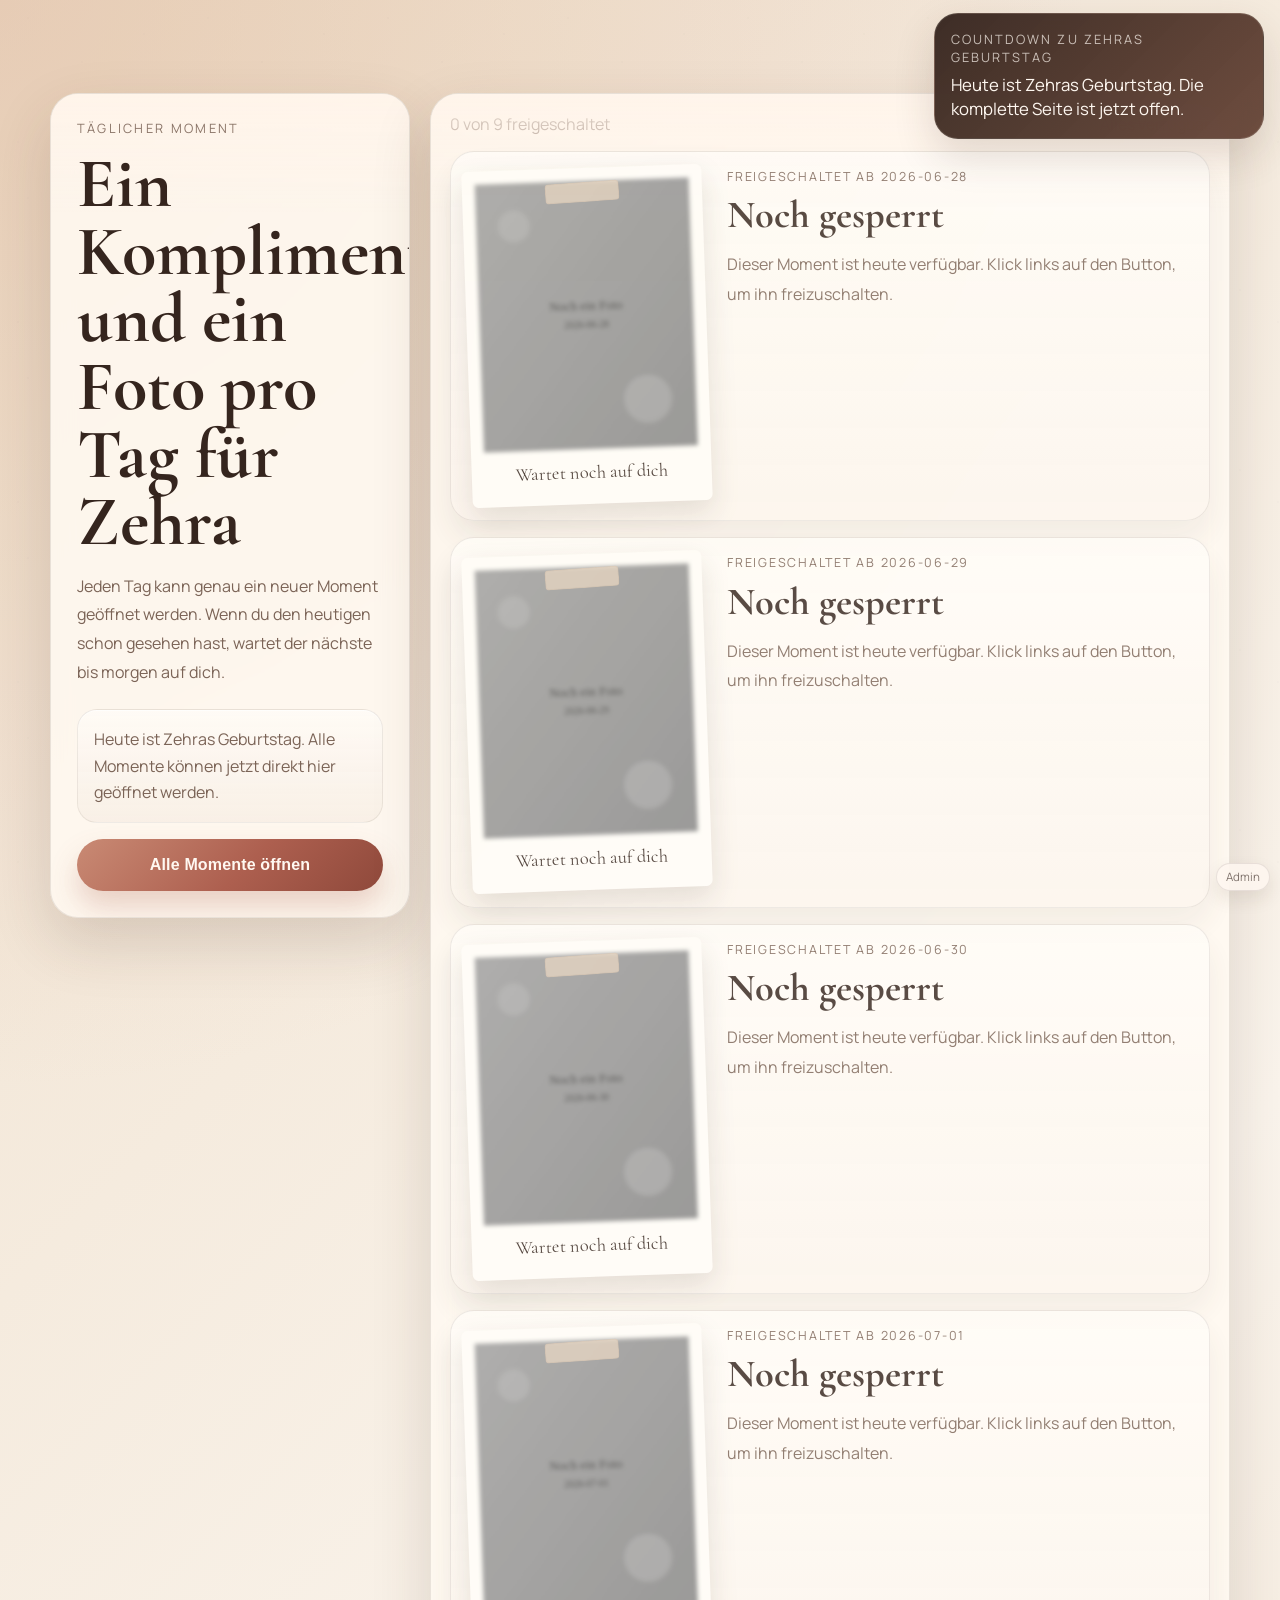
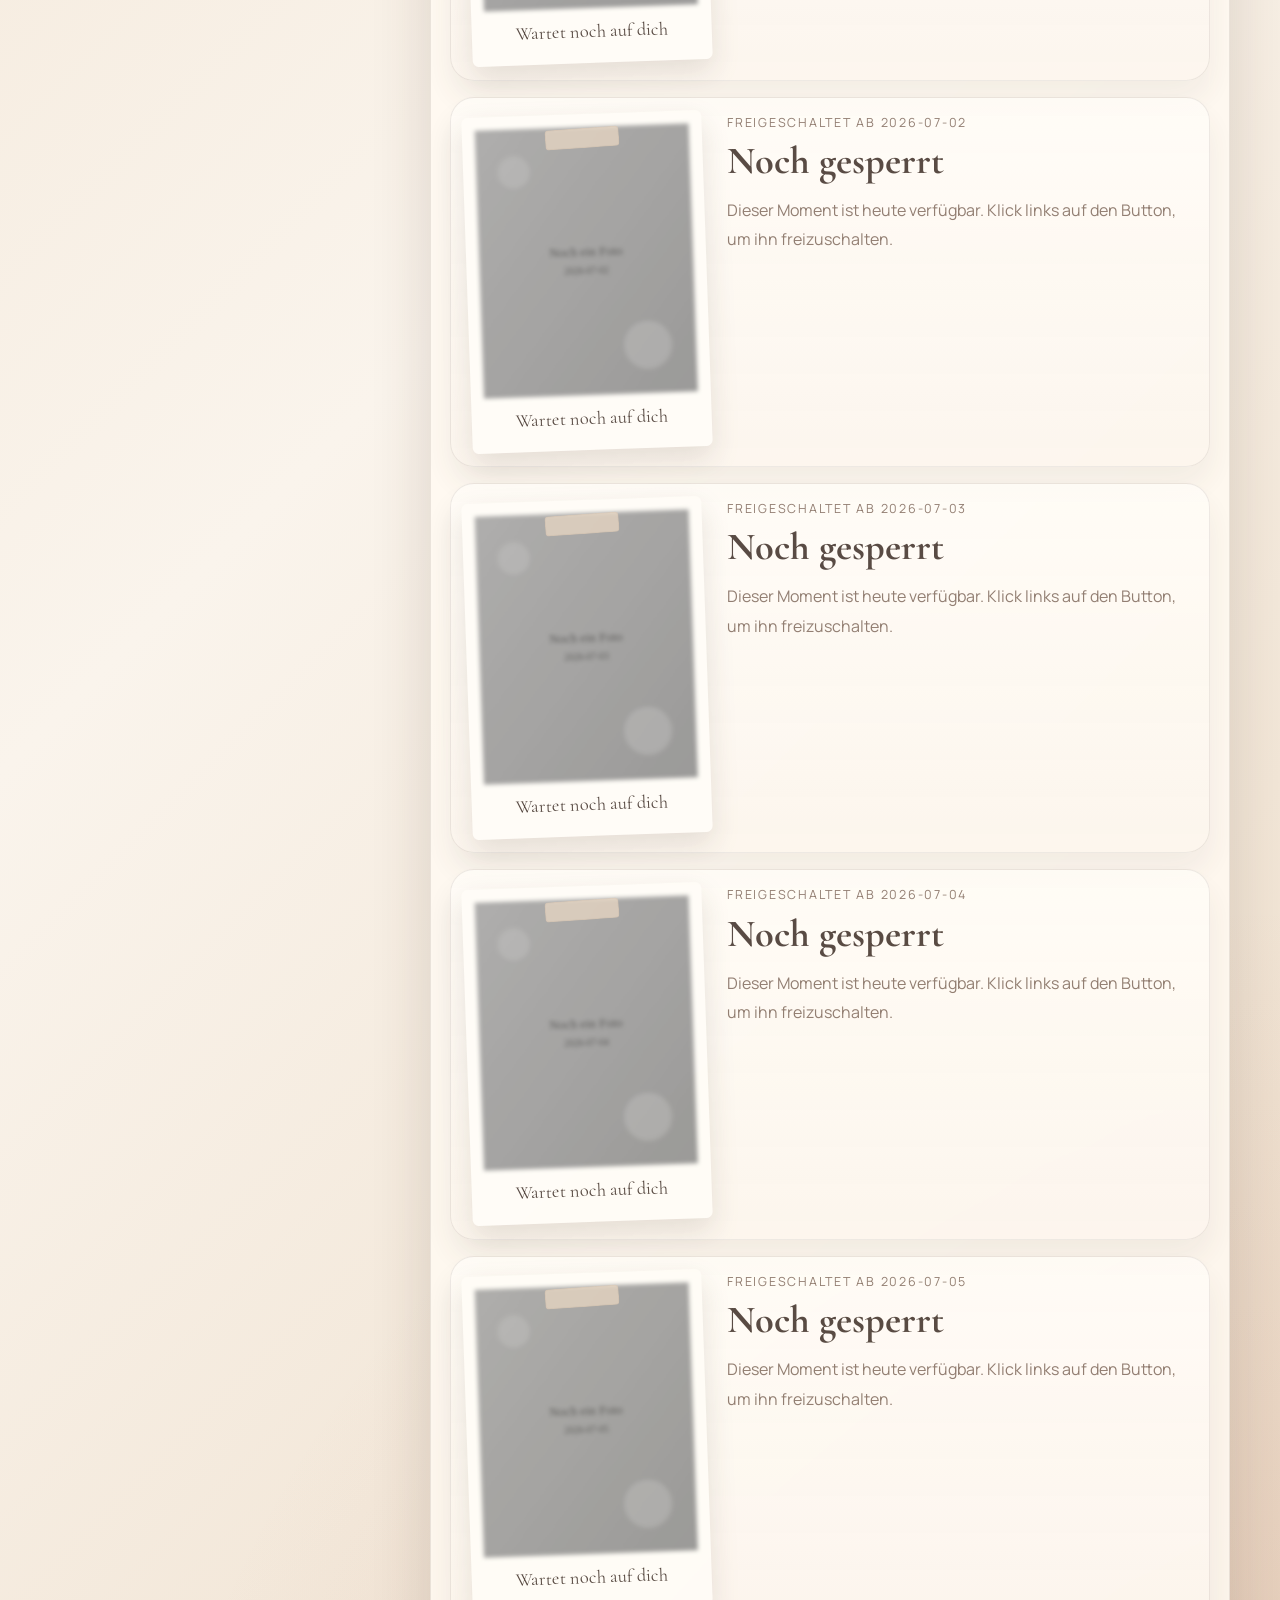
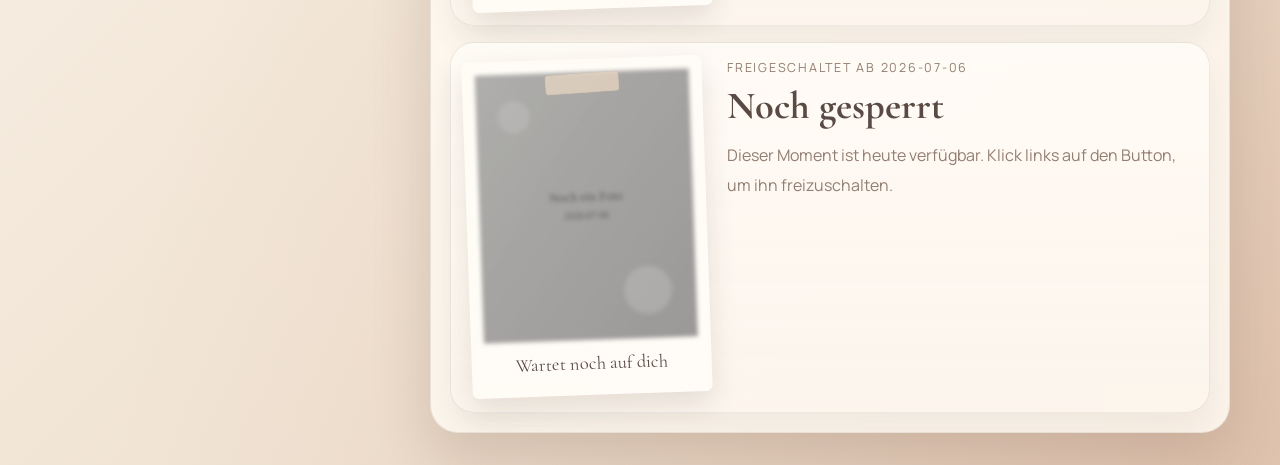
==== commit d00409a3: "Make admin trigger clickable" ====
--- a/index.html
+++ b/index.html
@@ -14,7 +14,7 @@
         <div class="countdown-value" id="countdown-value">Lädt...</div>
     </div>
     <div class="admin-badge hidden" id="admin-badge">Admin-Modus aktiv</div>
-    <button class="admin-trigger" id="admin-trigger" type="button" aria-label="Admin-Modus öffnen">.</button>
+    <button class="admin-trigger" id="admin-trigger" type="button" aria-label="Admin-Modus öffnen">Admin</button>
 
     <main class="layout">
         <section class="intro-card">
@@ -25,6 +25,8 @@
             </p>
             <div class="status-card" id="status-card"></div>
             <button class="unlock-button" id="unlock-button">Heutigen Moment öffnen</button>
+            <p class="unlock-timer hidden" id="unlock-timer"></p>
+            <button class="admin-exit hidden" id="admin-exit" type="button">Admin aus</button>
         </section>
 
         <section class="content-card">
--- a/cause.css
+++ b/cause.css
@@ -72,16 +72,23 @@
 
 .admin-trigger {
     position: fixed;
-    right: 0.45rem;
-    bottom: calc(env(safe-area-inset-bottom, 0px) + 0.35rem);
+    right: 0.65rem;
+    bottom: calc(env(safe-area-inset-bottom, 0px) + 0.55rem);
     z-index: 7;
-    width: 18px;
-    height: 18px;
-    border: none;
+    min-width: 52px;
+    min-height: 28px;
+    padding: 0.35rem 0.55rem;
+    border: 1px solid rgba(53, 37, 30, 0.1);
     border-radius: 999px;
-    background: rgba(53, 37, 30, 0.12);
-    color: rgba(53, 37, 30, 0.2);
+    background: rgba(255, 248, 241, 0.78);
+    color: rgba(53, 37, 30, 0.62);
+    font: inherit;
+    font-size: 0.72rem;
+    line-height: 1;
     cursor: pointer;
+    backdrop-filter: blur(10px);
+    box-shadow: 0 8px 18px rgba(67, 45, 34, 0.1);
+    touch-action: manipulation;
 }
 
 .admin-dialog {
@@ -291,6 +298,30 @@
     transform: scale(0.985);
 }
 
+.unlock-timer {
+    margin-top: 0.6rem;
+    font-size: 0.83rem;
+    line-height: 1.5;
+    color: var(--muted);
+    text-align: center;
+}
+
+.admin-exit {
+    display: inline-flex;
+    align-items: center;
+    justify-content: center;
+    margin: 0.75rem auto 0;
+    min-height: 30px;
+    padding: 0.4rem 0.7rem;
+    border: 1px solid rgba(53, 37, 30, 0.12);
+    border-radius: 999px;
+    background: rgba(255, 248, 241, 0.92);
+    color: var(--muted);
+    font: inherit;
+    font-size: 0.76rem;
+    cursor: pointer;
+}
+
 .content-card {
     padding: 1.2rem;
     position: relative;
@@ -428,6 +459,11 @@
         right: 0.5rem;
     }
 
+    .admin-trigger {
+        right: 0.5rem;
+        bottom: calc(env(safe-area-inset-bottom, 0px) + 0.5rem);
+    }
+
     .countdown-title {
         font-size: 0.72rem;
         letter-spacing: 0.12em;
@@ -486,6 +522,10 @@
         box-shadow: 0 12px 22px rgba(173, 95, 79, 0.24);
     }
 
+    .unlock-timer {
+        font-size: 0.8rem;
+    }
+
     .progress-row {
         font-size: 0.92rem;
     }
